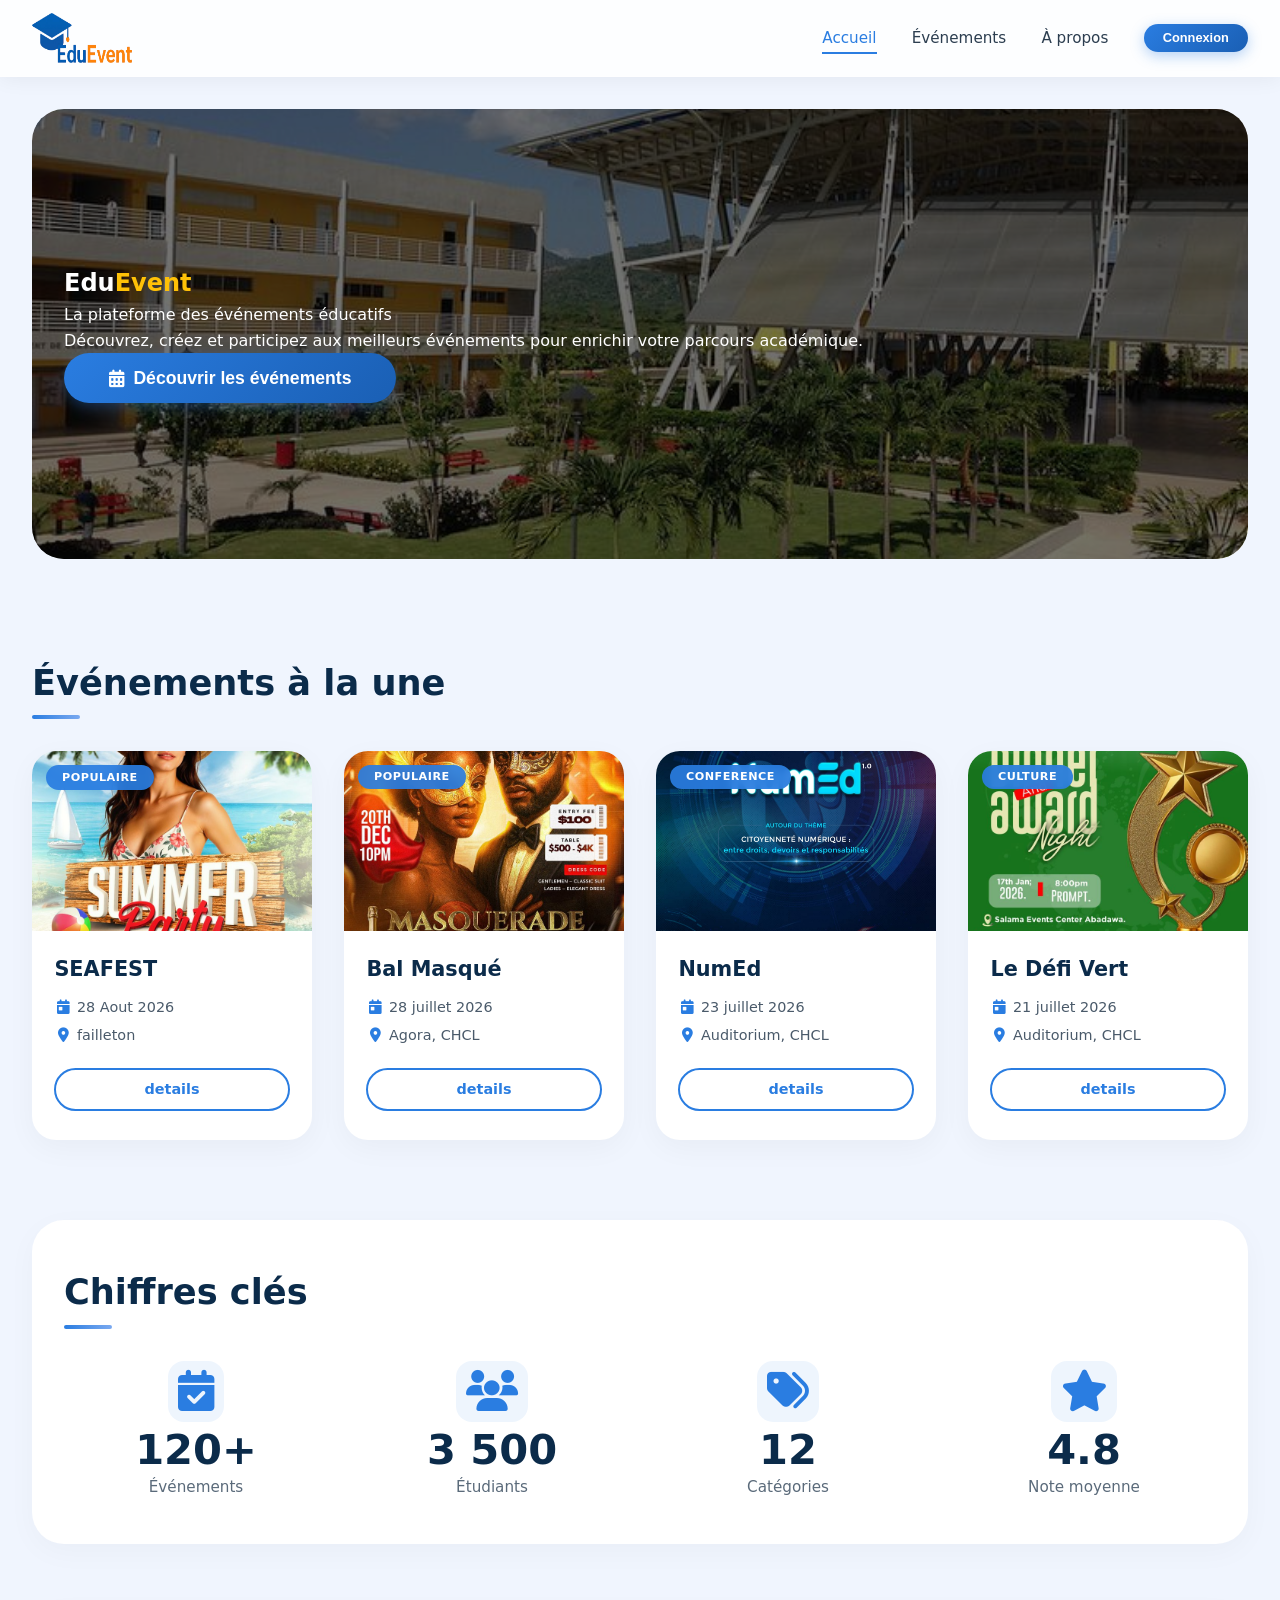
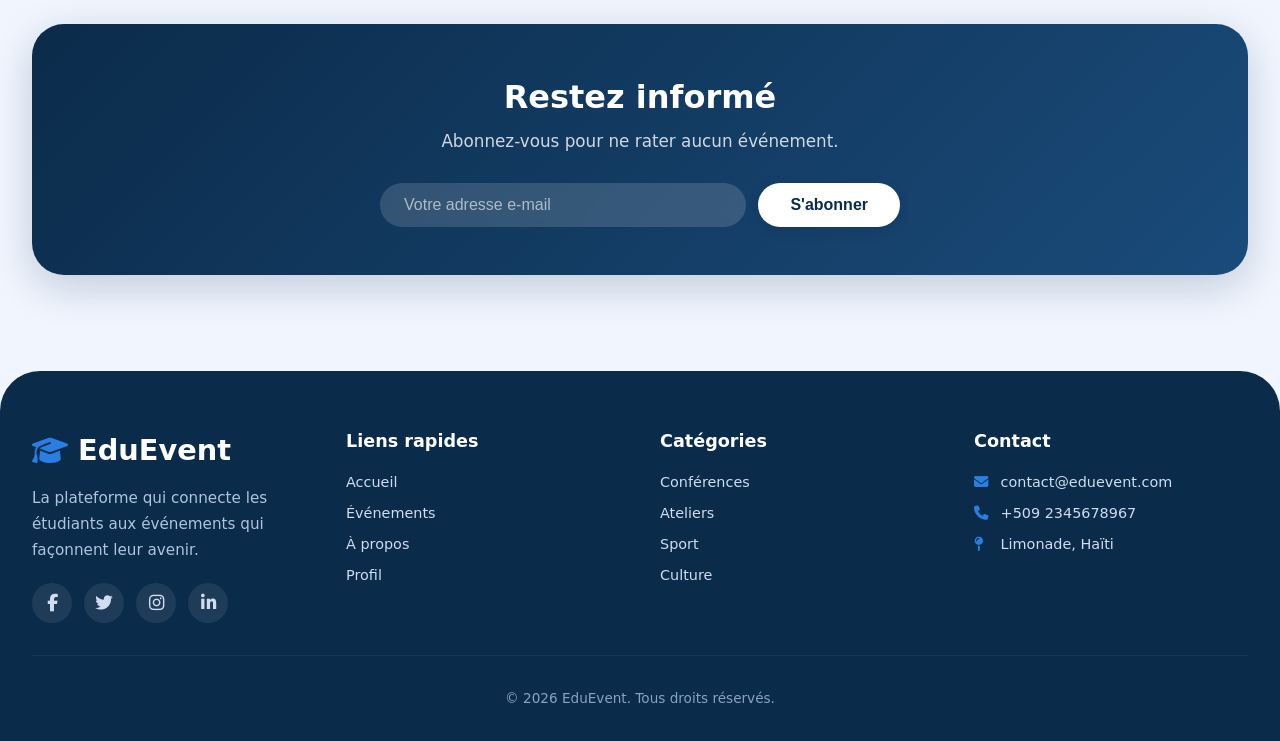
==== index.html @ b8ae00b6 "Initial commit" ====
<!DOCTYPE html>
<html lang="fr">
<head>
<meta charset="UTF-8" />
<meta name="viewport" content="width=device-width, initial-scale=1.0" />
<title>EduEvent · Plateforme d'événements</title>
<!-- Font Awesome pour les icônes -->
<link rel="stylesheet" href="https://cdnjs.cloudflare.com/ajax/libs/font-awesome/6.5.0/css/all.min.css" />
<link rel="stylesheet" href="css/style.css"/>
<link rel="stylesheet" href="css/responsive.css">

</head>
<body>

<!-- ===== NAVBAR ===== -->
<nav class="navbar">
<div class="logo">
<img class="log" src="images/im.jpg" alt="Logo EduEvent" />
</div>

<div class="navcontainer">
    <ul class="nav-links" id="navLinks">
<li><a href="acceuil.html" class="active">Accueil</a></li>
<li><a href="evenement.html" >Événements</a></li>
<li><a href="a-propos.html" >À propos</a></li>
<!-- <li><a href="profil.html" >Profil</a></li> -->
</ul>

<ul class="connexion">
    <li><button class="btn-primary btn-sm"><a id="connexion" href="profil.html">Connexion</a></button></li>
</ul>
</div>

<div class="menu-toggle" id="menuToggle">
<i class="fas fa-bars"></i>
</div>
</nav>

<main class="container">


<section class="hero" id="accueil">
<div class="hero-content">
<h1>Edu<span class="highlight">Event</span></h1>
<p class="hero-sub">La plateforme des événements éducatifs</p>
<p class="hero-desc">
Découvrez, créez et participez aux meilleurs événements
pour enrichir votre parcours académique.
</p>
<button class="btn-primary btn-lg">
<i class="fas fa-calendar-alt"></i><a href="evenement.html"> Découvrir les événements</a>
</button>
</div>
<div class="hero-illustration">
<!-- <i class="fas fa-calendar-check"></i> -->
 <!-- <img src="images/e1816f28f49a1b508514211050ae9bd5.jpg"> -->
</div>
</section>
<section class="section">
<div class="section-header">
<h2>Événements à la une</h2>
</div>
<div class="card-grid">
<div class="event-card">
<div class="card-img">
<img src="images/fest.jpg" alt="SEAFEST" />

<span class="badge">Populaire</span>
</div>
<div class="card-body">
<h3>SEAFEST</h3>
<p><i class="fas fa-calendar-day"></i> 28 Aout 2026</p>
<p><i class="fas fa-map-marker-alt"></i> failleton</p>
<a class="btn-outline" href="details.html?id=1"> details </a>
</div>
</div>
<div class="event-card">
<div class="card-img">
<img src="images/bal.jpg" alt="Bal Masque" />
<span class="badge">Populaire</span>
</div>
<div class="card-body">
<h3>Bal Masqué</h3>
<p><i class="fas fa-calendar-day"></i> 28 juillet 2026</p>
<p><i class="fas fa-map-marker-alt"></i> Agora, CHCL</p>
<a class="btn-outline" href="details.html?id=2"> details </a>
</div>
</div>
<div class="event-card">
<div class="card-img">
<img src="images/num.jpg" alt="NumEd" />
<span class="badge">Conference</span>
</div>
<div class="card-body">
<h3>NumEd</h3>
<p><i class="fas fa-calendar-day"></i> 23 juillet 2026</p>
<p><i class="fas fa-map-marker-alt"></i> Auditorium, CHCL</p>
<a class="btn-outline" href="details.html?id=3"> details </a>
</div>

</div>
<div class="event-card">
<div class="card-img">
<img src="images/foot.jpg" alt="Le Défi vert" />
<span class="badge">Culture</span>
</div>
<div class="card-body">
<h3>Le Défi Vert</h3>
<p><i class="fas fa-calendar-day"></i> 21 juillet 2026</p>
<p><i class="fas fa-map-marker-alt"></i>  Auditorium, CHCL</p>
<a class="btn-outline" href="details.html?id=4"> details </a>
</div>
</div>
</div>
</section>



<!-- ===== STATISTIQUES ===== -->
<section class="section stats-section">
<div class="section-header">
<h2>Chiffres clés</h2>
</div>
<div class="stats-grid">
<div class="stat-item">
<i class="fas fa-calendar-check"></i>
<span class="stat-number">120+</span>
<span class="stat-label">Événements</span>
</div>
<div class="stat-item">
<i class="fas fa-users"></i>

<span class="stat-number">3 500</span>
<span class="stat-label">Étudiants</span>
</div>
<div class="stat-item">
<i class="fas fa-tags"></i>
<span class="stat-number">12</span>
<span class="stat-label">Catégories</span>
</div>
<div class="stat-item">
<i class="fas fa-star"></i>
<span class="stat-number">4.8</span>
<span class="stat-label">Note moyenne</span>
</div>
</div>
</section>


<!-- ===== NEWSLETTER ===== -->
<section class="section">
<div class="newsletter-box">
<h2>Restez informé</h2>
<p>Abonnez-vous pour ne rater aucun 

événement.</p>
<form class="newsletter-form">
<input type="email" placeholder="Votre adresse e-mail" required />
<button type="submit" class="btn-primary">S'abonner</button>
</form>
</div>
</section>

</main>

<!-- ===== FOOTER ===== -->
  <footer class="footer">
        <div class="footer-grid">
            <div class="footer-col">
                <div class="footer-logo">
                    <i class="fas fa-graduation-cap"></i>
                    <span>EduEvent</span>
                </div>
                <p class="footer-desc">
                    La plateforme qui connecte les étudiants aux événements qui façonnent leur avenir.
                </p>
                <div class="social-icons">
                    <a href="#"><i class="fab fa-facebook-f"></i></a>
                    <a href="#"><i class="fab fa-twitter"></i></a>
                    <a href="#"><i class="fab fa-instagram"></i></a>
                    <a href="#"><i class="fab fa-linkedin-in"></i></a>
                </div>
            </div>
            <div class="footer-col">
                <h4>Liens rapides</h4>
                <ul>
                    <li><a href="index.html">Accueil</a></li>
                    <li><a href="evenement.html">Événements</a></li>
                    <li><a href="a-propos.html">À propos</a></li>
                    <li><a href="profil.html">Profil</a></li>
                </ul>
            </div>
            <div class="footer-col">
                <h4>Catégories</h4>
                <ul>
                    <li><a href="#">Conférences</a></li>
                    <li><a href="#">Ateliers</a></li>
                    <li><a href="#">Sport</a></li>
                    <li><a href="#">Culture</a></li>
                </ul>
            </div>
            <div class="footer-col">
                <h4>Contact</h4>
                <ul>
                    <li><i class="fas fa-envelope"></i> contact@eduevent.com</li>
                    <li><i class="fas fa-phone"></i> +509 2345678967</li>
                    <li><i class="fas fa-map-pin"></i> Limonade, Haïti</li>
                </ul>
            </div>
        </div>
        <div class="footer-bottom">
            <p>© 2026 EduEvent. Tous droits réservés.</p>
        </div>
    </footer>





</body>
</html>
---- css/style.css ----
/* ===== RESET & BASE ===== */
* {
margin: 0;
padding: 0;
box-sizing: border-box;
}

body {
font-family: 'Segoe UI', system-ui, -apple-system, sans-serif;
background: #f0f5fe;
color: #1e2a3a;
line-height: 1.6;
}

a {
text-decoration: none;
color: inherit;
}

ul {
list-style: none;
}

.container {
max-width: 1280px;
margin: 0 auto;

padding: 0 2rem;
}

/* ===== BOUTONS ===== */
.btn-primary {
display: inline-flex;
align-items: center;
gap: 0.6rem;
background: linear-gradient(135deg, #2a7de1, #1a5fb4);
color: #fff;
border: none;
padding: 0.7rem 2rem;
border-radius: 50px;
font-weight: 600;
font-size: 1rem;
cursor: pointer;
transition: transform 0.2s ease, box-shadow 0.3s ease;
box-shadow: 0 4px 14px rgba(42, 125, 225, 0.35);

}

.btn-primary:hover {
transform: translateY(-2px);
box-shadow: 0 8px 24px rgba(42, 125, 225, 0.5);
}

.btn-outline {
display: inline-flex;
align-items: center;
gap: 0.5rem;
background: transparent;
border: 2px solid #2a7de1;
color: #2a7de1;
padding: 0.5rem 1.5rem;
border-radius: 50px;
font-weight: 600;
font-size: 0.9rem;
cursor: pointer;
transition: all 0.25s ease;

}

.btn-outline:hover {
background: #2a7de1;
color: #fff;
}

.btn-sm {
padding: 0.4rem 1.2rem;
font-size: 0.8rem;
}

.btn-lg {
padding: 0.9rem 2.8rem;
font-size: 1.1rem;
}

/* ===== NAVBAR ===== */
.navbar {
display: flex;

justify-content: space-between;
align-items: center;
padding: 0.8rem 2rem;
background: rgba(255, 255, 255, 0.85);
backdrop-filter: blur(12px);
box-shadow: 0 2px 20px rgba(0, 0, 0, 0.06);
position: sticky;
top: 0;
z-index: 1000;
border-bottom: 1px solid rgba(255, 255, 255, 0.3);
}

.logo {
display: flex;
align-items: center;
gap: 10px;
font-size: 1.8rem;
font-weight: 700;
color: #0b2b4a;
}

.log {
width: 100px;
height: 50px;
}

.logo i {
font-size: 2rem;
color: #2a7de1;
background: rgba(42, 125, 225, 0.1);
padding: 0.3rem;
border-radius: 12px;
}

.nav-links {
display: flex;
align-items: center;
gap: 2.2rem;
}

.nav-links a {

font-weight: 500;
font-size: 0.95rem;
color: #2c3e50;
padding: 0.3rem 0;
border-bottom: 2px solid transparent;
transition: color 0.2s, border-color 0.2s;
}
.navcontainer{
    display:flex;
    flex-direction: row;
    gap: 2.2rem;
}
.nav-links a:hover,
.nav-links a.active {
color: #2a7de1;
border-bottom-color: #2a7de1;
}

.menu-toggle {
display: none;
font-size: 1.8rem;
cursor: pointer;
color: #1e2a3a;
}


/* ===== HERO ===== */
/* ===== HERO AVEC IMAG BACKGROUND ===== */
.hero {
    display: flex;
    align-items: center;
    justify-content: space-between;
    padding: 4rem 2rem;
    border-radius: 32px;
    margin: 2rem 0 3rem;
    position: relative;
    overflow: hidden;
    min-height: 450px; /* asire l gen wotè */

    /* ---- IMAG BACKGROUND ---- */
    background-image: url('../images/e1816f28f49a1b508514211050ae9bd5.jpg');
    background-size: cover;
    background-position: center center;
    background-repeat: no-repeat;
}

/* ---- OVERLAY FONCE POU TÈKS KLÈ ---- */
.hero::before {
    content: '';
    position: absolute;
    top: 0;
    left: 0;
    width: 100%;
    height: 100%;
    background: rgba(0, 0, 0, 0.55); /* nwa transparan */
    z-index: 1;
    border-radius: 32px;
}

/* Tout kontni anlè overlay la */
.hero-content,
.hero-illustration {
    position: relative;
    z-index: 2;
}

/* Koulè tèks yo vin blan sou fond nwa a */
.hero-content h1,
.hero-content .hero-sub,
.hero-content .hero-desc {
    color: #ffffff;
}

.hero-content .highlight {
    color: #ffc107; /* jòn pou fè resalt */
}

.hero-illustration img {
    width: 480px;
    height: 350px;
    border-radius: 20px;
    object-fit: cover;
    opacity: 0.85; /* ti jan transparan pou melanje */
}

/* ===== SECTIONS ===== */
.section {
padding: 3rem 0;
}

.section-header {
display: flex;
justify-content: space-between;
align-items: center;

margin-bottom: 2.5rem;
}

.section-header h2 {
font-size: 2.2rem;
font-weight: 600;
color: #0b2b4a;
position: relative;
}

.section-header h2::after {
content: '';
position: absolute;
left: 0;
bottom: -8px;
width: 48px;
height: 4px;
background: linear-gradient(90deg, #2a7de1, #7aa9f0);
border-radius: 4px;
}

.link-voir {
color: #2a7de1;
font-weight: 500;
display: inline-flex;
align-items: center;
gap: 6px;
transition: gap 0.2s;
}

.link-voir:hover {
gap: 14px;
}

/* partie categorie */
/* .categorie{
    display:flex;
    justify-content:space-between;
}

.cat, .date{
    display:flex;
    flex-direction:column;
    gap:10px;
    color: black;
}

.cat-btn, .date-btn{
    display:flex;
    gap:10px;
    flex-wrap:wrap;
}

.cat-btn button, .date-btn button{
    padding:5px 15px;
    border:1px solid #0d6efd;
    background:white;
    color:#0d6efd;
    border-radius:25px;
    cursor:pointer;
    transition:.3s;
}

.cat-btn button:hover, .date-btn button:hover{
    background:#0d6efd;
    color:white;
}

.cat-btn .active{
    background:#0d6efd;
    color:white;
}
.affiche{
    background-color: #fff;
    height: 20px;
} */




/* ===== CATEGORIE & DATE FILTRES ===== */
.categorie {
    display: flex;
    justify-content: space-between;
    align-items: flex-start;
    flex-wrap: wrap;
    gap: 30px 50px;
    padding: 15px 0 20px;
    margin-bottom: 10px;
    border-bottom: 1px solid #eef2f6;
}

.cat, .date {
    display: flex;
    flex-direction: column;
    gap: 10px;
}

.cat h3, .date h3 {
    font-size: 0.85rem;
    font-weight: 700;
    color: #1e2a3a;
    text-transform: uppercase;
    letter-spacing: 0.8px;
    margin-bottom: 2px;
}

.cat-btn, .date-btn {
    display: flex;
    flex-wrap: wrap;
    gap: 10px;  /* ← DISTANS ANT BOUTON YO */
}

.cat-btn button, .date-btn button {
    padding: 8px 20px;
    border: 2px solid #dce3ed;
    background: #ffffff;
    color: #2c3e50;
    border-radius: 30px;
    font-size: 0.85rem;
    font-weight: 600;
    cursor: pointer;
    transition: all 0.25s ease;
    box-shadow: 0 2px 4px rgba(0,0,0,0.02);
}

.cat-btn button:hover, .date-btn button:hover {
    border-color: #2a7de1;
    color: #2a7de1;
    transform: translateY(-2px);
    box-shadow: 0 4px 12px rgba(42, 125, 225, 0.15);
}




/* ===== ACTIF POU TOUT BOUTON ===== */
.cat-btn button.active,
.date-btn button.active {
    background: #2a7de1;
    border-color: #2a7de1;
    color: #ffffff;
    box-shadow: 0 4px 14px rgba(42, 125, 225, 0.35);
}

.cat-btn button.active:hover,
.date-btn button.active:hover {
    background: #1a5fb4;
    border-color: #1a5fb4;
    transform: translateY(-2px);
}

/* ===== RESPONSIVE ===== */
@media (max-width: 768px) {
    .categorie {
        flex-direction: column;
        align-items: center;
        gap: 20px;
    }
    .cat, .date {
        align-items: center;
        width: 100%;
    }
    .cat-btn, .date-btn {
        justify-content: center;
    }
    .cat-btn button, .date-btn button {
        padding: 6px 14px;
        font-size: 0.8rem;
    }
}

@media (max-width: 480px) {
    .cat-btn, .date-btn {
        gap: 6px;
    }
    .cat-btn button, .date-btn button {
        padding: 5px 12px;
        font-size: 0.75rem;
    }
}










/* ===== CARTES ÉVÉNEMENTS ===== */
.card-grid {
display: grid;
grid-template-columns: repeat(auto-fit, minmax(260px, 1fr));

gap: 2rem;
}

.event-card {
background: #fff;
border-radius: 24px;
overflow: hidden;
box-shadow: 0 8px 30px rgba(0, 0, 0, 0.04);
transition: transform 0.3s cubic-bezier(0.2, 0, 0, 1), box-shadow 0.4s ease;
}

.hidden{
    display: none;
}

.event-card:hover {
transform: translateY(-10px);
box-shadow: 0 20px 50px rgba(42, 125, 225, 0.12);
}

.card-img {
position: relative;
height: 180px;
overflow: hidden;
}

.card-img img {
width: 100%;
height: 100%;
object-fit: cover;
transition: transform 0.6s ease;
}

.event-card:hover .card-img img {
transform: scale(1.06);
}

.badge {
position: absolute;
top: 14px;
left: 14px;
background: rgba(42, 125, 225, 0.92);

color: #fff;
font-size: 0.7rem;
font-weight: 700;
padding: 0.2rem 1rem;
border-radius: 30px;
text-transform: uppercase;
letter-spacing: 0.5px;
backdrop-filter: blur(4px);
}

.card-body {
padding: 1.4rem 1.4rem 1.8rem;
}

.card-body h3 {
font-size: 1.3rem;
font-weight: 600;
color: #0b2b4a;
margin-bottom: 0.6rem;
}


.card-body p {

align-items: center;
gap: 10px;
font-size: 0.9rem;
color: #4a5a6a;
margin: 0.3rem 0;
}

.card-body p i {
color: #2a7de1;
width: 18px;
text-align: center;
}

.card-body .btn-outline {
margin-top: 1rem;
width: 100%;
justify-content: center;

}

/* ===== PAGINATION ===== */
.plus-button{
    display: flex;
    justify-content: center;
    position: relative;
    top: 30px;
}
.plus-button button{
    padding: 5px;
    background-color: transparent;
    border-radius: 20px;
    box-shadow: #1a5fb4;
    border-color: #1a5fb4;
}
/* .pagination {
display: flex;
justify-content: center;
gap: 0.5rem;
margin-top: 2.5rem;
flex-wrap: wrap;
} */

/* .pagination button {
background: #fff;
border: 2px solid #e2e8f0;
color: #1e2a3a;
padding: 0.5rem 1.2rem;
border-radius: 30px;
font-weight: 600;
font-size: 0.9rem;
cursor: pointer;

transition: all 0.2s ease;
} */
/* 
.pagination button.active {
background: #2a7de1;
border-color: #2a7de1;
color: #fff;
} */
/* 
.pagination button:hover:not(.active) {
background: #f0f5fe;
border-color: #2a7de1;
} */

/* ===== STATISTIQUES ===== */
.stats-section {
background: #fff;
border-radius: 32px;
padding: 2.8rem 2rem;
box-shadow: 0 8px 30px rgba(0, 0, 0, 0.03);

margin: 2rem 0;
}

.stats-grid {
display: grid;
grid-template-columns: repeat(auto-fit, minmax(140px, 1fr));
gap: 2rem;
text-align: center;
}

.stat-item {
display: flex;
flex-direction: column;
align-items: center;
}

.stat-item i {
font-size: 2.6rem;
color: #2a7de1;

margin-bottom: 0.2rem;
background: rgba(42, 125, 225, 0.08);
padding: 0.6rem;
border-radius: 16px;
}

.stat-number {
font-size: 2.6rem;
font-weight: 700;
color: #0b2b4a;
line-height: 1.2;
}

.stat-label {
font-size: 0.95rem;
color: #5a6a7a;
font-weight: 500;
}

/* ===== NEWSLETTER ===== */

.newsletter-box {
background: linear-gradient(135deg, #0b2b4a 0%, #1a4b7a 100%);
border-radius: 32px;
padding: 3rem 2.5rem;
text-align: center;
color: #fff;
box-shadow: 0 12px 40px rgba(11, 43, 74, 0.2);
}

.newsletter-box h2 {
font-size: 2rem;
font-weight: 600;
margin-bottom: 0.3rem;
}

.newsletter-box p {
color: rgba(255, 255, 255, 0.8);
margin-bottom: 1.8rem;
font-size: 1.05rem;

}

.newsletter-form {
display: flex;
flex-wrap: wrap;
justify-content: center;
gap: 0.8rem;
max-width: 520px;
margin: 0 auto;
}

.newsletter-form input {
flex: 1 1 240px;
padding: 0.8rem 1.5rem;
border: none;
border-radius: 50px;
outline: none;
font-size: 1rem;
background: rgba(255, 255, 255, 0.15);
backdrop-filter: blur(4px);

color: #fff;
transition: background 0.3s;
}

.newsletter-form input::placeholder {
color: rgba(255, 255, 255, 0.6);
}

.newsletter-form input:focus {
background: rgba(255, 255, 255, 0.25);
}

.newsletter-form .btn-primary {
background: #fff;
color: #0b2b4a;
box-shadow: 0 4px 14px rgba(0, 0, 0, 0.1);
}

.newsletter-form .btn-primary:hover {
background: #f0f5fe;

}

/* ===== À PROPOS & PROFIL ===== */


.about-grid {
display: grid;
grid-template-columns: 1fr 1fr;
gap: 2.5rem;
align-items: center;
}

.about-grid .about-text h2 {
font-size: 2.2rem;
color: #0b2b4a;
margin-bottom: 1rem;
}

.about-grid .about-text p {
color: #2c3e50;
margin-bottom: 1.2rem;
font-size: 1.05rem;

}

.about-grid .about-image {
background: #c7dcf7;
border-radius: 32px;
height: 280px;
display: flex;
align-items: center;
justify-content: center;
font-size: 8rem;
color: #2a7de1;
opacity: 0.5;
}
.about-grid .about-image img {

border-radius: 32px;
height: 280px;
width: 100%;

font-size: 8rem;

}

.profil-card {
background: #fff;
border-radius: 32px;
padding: 2.5rem;
max-width: 600px;
margin: 0 auto;

box-shadow: 0 8px 30px rgba(0, 0, 0, 0.04);
text-align: center;
display: flex;
justify-content: center;
align-items: center;
flex-direction: column;
}

.profil-card .avatar {
font-size: 5rem;
color: #2a7de1;
background: rgba(42, 125, 225, 0.08);
width: 120px;
height: 120px;
border-radius: 50%;
display: flex;
align-items: center;
justify-content: center;
margin: 0 auto 1rem;
}

.profil-card h3 {
font-size: 1.8rem;
color: #0b2b4a;

}

.profil-card .role {
color: #2a7de1;
font-weight: 600;
margin-bottom: 1rem;
}

.profil-card .info {
display: flex;
flex-direction: column;
gap: 0.8rem;
margin: 1.5rem 0;
}

.profil-card .info p {
display: flex;
align-items: center;
gap: 1rem;
color: #2c3e50;

font-size: 0.95rem;
}

.profil-card .info i {
color: #2a7de1;
width: 24px;
}

















/* ===== FOOTER ===== */
.footer {
background: #0b2b4a;
color: #cfddee;
border-radius: 40px 40px 0 0;
padding: 3.5rem 2rem 2rem;
margin-top: 3rem;
}

.footer-grid {
display: grid;
grid-template-columns: repeat(auto-fit, 

minmax(180px, 1fr));
gap: 2.5rem;
max-width: 1280px;
margin: 0 auto;
}

.footer-col .footer-logo {
display: flex;
align-items: center;
gap: 10px;
font-size: 1.8rem;
font-weight: 700;
color: #fff;
margin-bottom: 0.8rem;
}

.footer-logo i {
color: #2a7de1;
}

.footer-desc {
font-size: 0.95rem;
line-height: 1.7;
color: #b0c4dd;
max-width: 260px;
margin-bottom: 1.2rem;
}

.social-icons {
display: flex;
gap: 12px;
}

.social-icons a {
display: inline-flex;
align-items: center;
justify-content: center;
width: 40px;
height: 40px;
border-radius: 50%;

background: rgba(255, 255, 255, 0.06);
color: #cfddee;
transition: background 0.25s, color 0.25s;
}

.social-icons a:hover {
background: #2a7de1;
color: #fff;
}

.footer-col h4 {
color: #fff;
font-size: 1.1rem;
margin-bottom: 1rem;
}

.footer-col ul li {
margin-bottom: 0.5rem;
font-size: 0.9rem;
}


.footer-col ul li a:hover {
color: #fff;
text-decoration: underline;
}

.footer-col ul li i {
width: 22px;
color: #2a7de1;
}

.footer-bottom {
text-align: center;
padding-top: 2rem;
border-top: 1px solid rgba(255, 255, 255, 0.06);
margin-top: 2rem;
font-size: 0.85rem;
color: #8aa2c0;
}

/* css pou paj detail.html */




.page-detail{
    width:90%;
    height:580px;
    margin:auto;
    border-radius:20px;
    overflow:hidden;
    position:relative;
    top: 20px;
}

.page-detail img{
    width:100%;
    height:100%;
    object-fit:cover;
}

.deta{
    display: flex;
    justify-content: space-between;
}

.overlay{
    position:absolute;
    left:0;
    top:0;
    width:100%;
    height:100%;
    display:flex;
    flex-direction:column;
    justify-content:flex-end;
    padding:50px;
    color:white;
    background:linear-gradient(to top,rgba(0,0,0,.75),transparent);
}



.overlay h1{
    font-size:55px;
    width:60%;
    margin:20px 0;
}

.info{
    display:flex;
    gap:40px;
    font-size:20px;
}

.detail-container{
    width:90%;
    margin:40px auto;
    display:grid;
    grid-template-columns:2fr 1fr;
    gap:30px;
}

.description{
    background:#fff;
    padding:30px;
    border-radius:15px;
    box-shadow:0 5px 15px rgba(0,0,0,.08);
}

.description h2{
    color:#1e40af;
    margin-bottom:20px;
}

.description p{
    line-height:1.8;
    color:#555;
}

.sidebar{
    display:flex;
    flex-direction:column;
    gap:25px;
}

.reservation, .infos-event, .share{
    background:#fff;
    padding:25px;
    border-radius:15px;
    box-shadow:0 5px 15px rgba(0,0,0,.08);
}

.reservation h2{
    text-align:center;
    color:#1e40af;
}

.places{
    text-align:center;
}

.places h1{
    font-size:55px;
    color:#ff9800;
    margin:10px 0;
}

.btn-inscrire{
    width:100%;
    padding:15px;
    border:none;
    border-radius:10px;
    background:#ff9800;
    color:#fff;
    font-size:18px;
    cursor:pointer;
}

.btn-inscrire:hover{
    background:#e68900;
}

.infos-event p{
    margin:15px 0;
}

.share a{
    display:block;
    text-decoration:none;
    color:#2563eb;
    margin:10px 0;
}

.speakers{
    margin-top:40px;
    width: 95%;
    margin: auto;
    position: relative;
}

.speaker-list{
    display:flex;
    gap:20px;
    flex-wrap:wrap;
}

.speaker{
    flex:1;
    min-width:200px;
    background:white;
    border-radius:15px;
    text-align:center;
    padding:20px;
    box-shadow:0 5px 15px rgba(0,0,0,.08);
}

.speaker img{
    width:100px;
    height:100px;
    border-radius:50%;
    object-fit:cover;
}

.speaker h3{
    margin:15px 0 5px;
}

.speaker p{
    color:#666;
}

.btn-retour{
    display: flex;
    justify-content: center;
    width:70px;
    padding:5px;
    border:none;
    border-radius:10px;
    background:#ff9800;
    color:#fff;
    font-size:15px;
    cursor:pointer;
    margin: auto;
    top: 20px;
    margin-top: 10px;
    margin-bottom: 10px;
}


/* ===== RESPONSIVE =====
@media (max-width: 992px) {
.hero {
flex-direction: column;
text-align: center;
padding: 3rem 1.5rem;
}
.hero-content h1 {
font-size: 2.8rem;
}
.hero-desc {
max-width: 100%;
margin-left: auto;
margin-right: auto;
}
.hero-illustration {
font-size: 6rem;
margin-top: 1.5rem;
}
.section-header h2::after {

left: 50%;
transform: translateX(-50%);
}
.section-header {
flex-direction: column;
gap: 0.8rem;
text-align: center;
}
.about-grid {
grid-template-columns: 1fr;
text-align: center;
}
.about-grid .about-image {
height: 180px;
}
}

@media (max-width: 768px) {
.menu-toggle {
display: block;

}

.nav-links {
display: none;
flex-direction: column;
width: 100%;
background: rgba(255, 255, 255, 0.98);
backdrop-filter: blur(12px);
padding: 1.5rem 0;
gap: 1.2rem;
position: absolute;
top: 70px;
left: 0;
box-shadow: 0 8px 30px rgba(0, 0, 0, 0.08);
border-radius: 0 0 24px 24px;
border-top: 1px solid rgba(0, 0, 0, 0.04);
}

.nav-links.show {
display: flex;

}

.navbar {
flex-wrap: wrap;
}

.card-grid {
grid-template-columns: repeat(auto-fit, minmax(200px, 1fr));
}

.stats-grid {
grid-template-columns: repeat(2, 1fr);
}

.footer-grid {
grid-template-columns: 1fr;
text-align: center;
}

.footer-desc {
max-width: 100%;
}

.social-icons {
justify-content: center;
}

.newsletter-box {
padding: 2rem 1.5rem;
}
}

@media (max-width: 480px) {
.hero-content h1 {
font-size: 2.2rem;
}
.hero-sub {
font-size: 1.1rem;
}

.section-header h2 {
font-size: 1.6rem;
}
.btn-lg {
padding: 0.7rem 1.8rem;
font-size: 0.95rem;
}
} */


.box{
             width: 90%;
             height: 70vh;
             display: flex;
             flex-direction: column; 
             background-color: white;
             border-radius: 10px;
             justify-content: center;
             align-items: center;
             box-shadow: 0 8px 24px #0b2b4a;

           }

           .tete{
            background: linear-gradient(135deg, #1a5fb4, #0b2b4a);

                color: white;
                display: flex;
                flex-direction: column;
                text-align: center;
                align-items: center;
                justify-content: center;
                width: 90%;
                height: 20vh;
                border-bottom-left-radius: 10px;
                border-bottom-right-radius: 10px;
                z-index: 1;
           }

           .corps{
              background: white;
                display: flex;
                flex-direction: column;
                justify-content: center;
                align-items: center;
                row-gap: 20px;
                width: 100%;
                height: 100vh;
                border-bottom-left-radius: 10px;
                border-bottom-right-radius: 10px;

           }

           .infos{

            width: 70%;
            padding: 5px;
            border-radius: 10px;
            border: 1px solid #1a5fb4;
           background: #479ef47e;

            display:flex;
           
           }
           .infos input{
            width: 70%;
            border: none; 
            background: transparent;  
           }
           
           .btn{
            width: 90%;
            padding: 12px;
            border-radius: 10px;
            border: none;
            background: linear-gradient(135deg, #1a5fb4, #0b2b4a);

            color: white;
            font-size: 16px;
            font-weight: bold;
            cursor: pointer;
           }
           .btn:hover{
             transform: translateY(-2px);

           }





















           /* ============================================================
   AJOUT POU FONKSYONALITE RECHÈCH, FILT & TOGGLE VUE
   ============================================================ */

/* ---- HEADER TOP (rechèch + vue toggle) ---- */
.header-top {
    display: flex;
    justify-content: space-between;
    align-items: center;
    flex-wrap: wrap;
    gap: 16px;
    width: 100%;
}

.header-actions {
    display: flex;
    align-items: center;
    gap: 16px;
}

.result-count {
    font-size: 0.9rem;
    color: #64748b;
    font-weight: 500;
}

/* ---- VIEW TOGGLE (Grille / Liste) ---- */
.view-toggle {
    display: flex;
    gap: 4px;
    background: #f1f5f9;
    padding: 4px;
    border-radius: 8px;
}

.view-btn {
    background: transparent;
    border: none;
    padding: 6px 10px;
    border-radius: 6px;
    cursor: pointer;
    color: #64748b;
    transition: all 0.2s;
    font-size: 1rem;
}

.view-btn.active {
    background: #fff;
    color: #2a7de1;
    box-shadow: 0 2px 8px rgba(0,0,0,0.08);
}

.view-btn:hover {
    color: #2a7de1;
}

/* ---- RECHERCHE BAR ---- */
.recherche .bar {
    display: flex;
    align-items: center;
    gap: 0.5rem;
    background: #fff;
    padding: 0.3rem 1rem;
    border-radius: 50px;
    box-shadow: 0 2px 12px rgba(0,0,0,0.04);
    border: 2px solid #e2e8f0;
    transition: border 0.2s;
    max-width: 400px;
    margin: 0 auto;
}

.recherche .bar:focus-within {
    border-color: #2a7de1;
}

.recherche .bar input {
    border: none;
    outline: none;
    padding: 0.5rem 0;
    font-size: 0.95rem;
    background: transparent;
    width: 100%;
}

.recherche .bar .icon {
    font-size: 1.1rem;
}

#clearSearch {
    background: none;
    border: none;
    cursor: pointer;
    color: #94a3b8;
    font-size: 1rem;
    padding: 4px;
}

#clearSearch:hover {
    color: #dc2626;
}

/* ---- VUE LISTE ---- */
.card-grid.view-list .event-card {
    display: grid;
    grid-template-columns: 200px 1fr;
    gap: 20px;
    align-items: start;
    padding: 12px;
}

.card-grid.view-list .event-card .card-img {
    height: 130px;
    border-radius: 16px;
    overflow: hidden;
}

.card-grid.view-list .event-card .card-img img {
    height: 100%;
    object-fit: cover;
}

.card-grid.view-list .event-card .card-body {
    padding: 8px 0;
}

/* ---- PAGINATION ---- */
.pagination {
    display: flex;
    justify-content: center;
    gap: 6px;
    margin: 30px 0 20px;
    flex-wrap: wrap;
}

.pagination button {
    padding: 8px 16px;
    border: 2px solid #e2e8f0;
    border-radius: 8px;
    background: #fff;
    color: #1e2a3a;
    font-weight: 500;
    cursor: pointer;
    transition: all 0.2s;
}

.pagination button:hover:not(:disabled) {
    border-color: #2a7de1;
    color: #2a7de1;
}

.pagination button.active {
    background: #2a7de1;
    border-color: #2a7de1;
    color: #fff;
}

.pagination button:disabled {
    opacity: 0.4;
    cursor: not-allowed;
}

/* ---- BOUTON "VOIR PLUS" ---- */
.plus-button .btn-outline {
    display: inline-block;
    padding: 12px 32px;
    border: 2px solid #2a7de1;
    border-radius: 30px;
    color: #2a7de1;
    font-weight: 600;
    cursor: pointer;
    transition: all 0.3s;
    background: transparent;
    text-decoration: none;
}

.plus-button .btn-outline:hover {
    background: #2a7de1;
    color: #fff;
}

/* ---- EVENT CARD HIDDEN (reste) ---- */
.event-card.hidden {
    display: none !important;
}

/* ---- RESPONSIVE POU NOUVO ELEMAN YO ---- */
@media (max-width: 768px) {
    .header-top {
        flex-direction: column;
        align-items: stretch;
        text-align: center;
    }

    .header-actions {
        justify-content: center;
    }

    .recherche .bar {
        max-width: 100%;
    }

    .card-grid.view-list .event-card {
        grid-template-columns: 1fr;
        gap: 0;
    }

    .card-grid.view-list .event-card .card-img {
        height: 160px;
    }

    .card-grid.view-list .event-card .card-body {
        padding: 16px;
    }

    .categorie {
        flex-direction: column;
        align-items: center;
        gap: 16px;
    }

    .cat-btn, .date-btn {
        justify-content: center;
    }
}

@media (max-width: 480px) {
    .view-toggle {
        gap: 2px;
        padding: 3px;
    }

    .view-btn {
        padding: 4px 8px;
        font-size: 0.85rem;
    }

    .pagination button {
        padding: 6px 12px;
        font-size: 0.8rem;
    }
}















/* ============================================================
   SUGGESTIONS RECHERCHE (AUTOCOMPLETE)
   ============================================================ */

.recherche {
    position: relative;
    max-width: 400px;
    margin: 0 auto;
}

.search-suggestions {
    position: absolute;
    top: calc(100% + 8px);
    left: 0;
    right: 0;
    background: #ffffff;
    border-radius: 16px;
    box-shadow: 0 8px 30px rgba(0, 0, 0, 0.12);
    border: 1px solid #e2e8f0;
    max-height: 240px;
    overflow-y: auto;
    display: none;
    z-index: 999;
    padding: 8px 0;
}

.search-suggestions.show {
    display: block;
}

.search-suggestions .suggestion-item {
    padding: 10px 20px;
    cursor: pointer;
    display: flex;
    align-items: center;
    gap: 12px;
    font-size: 0.95rem;
    color: #1e2a3a;
    transition: background 0.15s;
    border-bottom: 1px solid #f1f5f9;
}

.search-suggestions .suggestion-item:last-child {
    border-bottom: none;
}

.search-suggestions .suggestion-item:hover {
    background: #f0f5fe;
}

.search-suggestions .suggestion-item i {
    color: #2a7de1;
    width: 20px;
    text-align: center;
}

.search-suggestions .suggestion-item .highlight {
    font-weight: 700;
    color: #2a7de1;
}

.search-suggestions .suggestion-empty {
    padding: 16px 20px;
    text-align: center;
    color: #94a3b8;
    font-size: 0.9rem;
}

/* ============================================================
   KOREKSYON FOOTER IKON
   ============================================================ */

.social-icons {
    display: flex;
    gap: 12px;
    align-items: center;
}

.social-icons a {
    display: inline-flex;
    align-items: center;
    justify-content: center;
    width: 40px;
    height: 40px;
    border-radius: 50%;
    background: rgba(255, 255, 255, 0.06);
    color: #cfddee;
    transition: background 0.25s, color 0.25s, transform 0.2s;
    text-decoration: none;
}

.social-icons a:hover {
    background: #2a7de1;
    color: #ffffff;
    transform: translateY(-3px);
}

.social-icons a i {
    font-size: 1.1rem;
    line-height: 1;
}

/* ============================================================
   KOREKSYON VIEW TOGGLE (si bezwen)
   ============================================================ */

.card-grid.view-grid {
    display: grid;
    grid-template-columns: repeat(auto-fill, minmax(280px, 1fr));
    gap: 24px;
}

.card-grid.view-list {
    display: flex;
    flex-direction: column;
    gap: 16px;
}

.card-grid.view-list .event-card {
    display: grid;
    grid-template-columns: 200px 1fr;
    gap: 20px;
    align-items: start;
    padding: 12px;
    border-radius: 16px;
    background: #fff;
    box-shadow: 0 4px 16px rgba(0, 0, 0, 0.06);
}

.card-grid.view-list .event-card .card-img {
    height: 140px;
    border-radius: 12px;
    overflow: hidden;
}

.card-grid.view-list .event-card .card-img img {
    width: 100%;
    height: 100%;
    object-fit: cover;
}

.card-grid.view-list .event-card .card-body {
    padding: 4px 0;
}

.card-grid.view-list .event-card .card-body .btn-outline {
    width: auto;
    padding: 6px 20px;
}

/* Responsive pou view-list */
@media (max-width: 768px) {
    .card-grid.view-list .event-card {
        grid-template-columns: 1fr;
        gap: 0;
    }
    .card-grid.view-list .event-card .card-img {
        height: 160px;
    }
    .card-grid.view-list .event-card .card-body {
        padding: 16px;
    }
}

/* Responsive pou suggestions */
@media (max-width: 768px) {
    .recherche {
        max-width: 100%;
    }
    .search-suggestions {
        max-height: 180px;
    }
}











/* ============================================================
   DETAIL PAGE — AJOUT
   ============================================================ */

/* Retour link */
.btn-retour-link {
    color: #fff;
    background: rgba(255,255,255,0.2);
    padding: 8px 16px;
    border-radius: 30px;
    text-decoration: none;
    font-weight: 500;
    transition: background 0.3s;
    display: inline-block;
}

.btn-retour-link:hover {
    background: rgba(255,255,255,0.35);
}

/* Share icons */
.share a {
    display: flex;
    align-items: center;
    gap: 10px;
    padding: 8px 0;
    color: #2a7de1;
    text-decoration: none;
    font-weight: 500;
    transition: color 0.2s;
}

.share a:hover {
    color: #1a5fb4;
}

.share a i {
    width: 24px;
    text-align: center;
    font-size: 1.2rem;
}

/* Footer ikon fix */
.social-icons {
    display: flex;
    gap: 12px;
    align-items: center;
    justify-content: flex-start;
}

.social-icons a {
    display: inline-flex;
    align-items: center;
    justify-content: center;
    width: 40px;
    height: 40px;
    border-radius: 50%;
    background: rgba(255, 255, 255, 0.08);
    color: #cfddee;
    transition: all 0.25s ease;
    text-decoration: none;
    flex-shrink: 0;
}

.social-icons a:hover {
    background: #2a7de1;
    color: #ffffff;
    transform: translateY(-3px);
}

.social-icons a i {
    font-size: 1.1rem;
    line-height: 1;
    display: inline-block;
}


/* ============================================================
   PÀJ "À PROPOS" - AJOUT FÒMILÈ KONTAK, FAQ & BOUTON KOPYE
   ============================================================ */

/* ---- BOUTON KOPYE ---- */
.copy-container {
    display: flex;
    align-items: center;
    gap: 16px;
    margin-top: 16px;
    flex-wrap: wrap;
}

.btn-copy {
    display: inline-flex;
    align-items: center;
    gap: 8px;
    padding: 10px 22px;
    border: 2px solid #2a7de1;
    border-radius: 30px;
    background: transparent;
    color: #2a7de1;
    font-weight: 600;
    font-size: 0.95rem;
    cursor: pointer;
    transition: all 0.3s ease;
}

.btn-copy:hover {
    background: #2a7de1;
    color: #fff;
    transform: translateY(-2px);
    box-shadow: 0 4px 14px rgba(42, 125, 225, 0.35);
}

.btn-copy i {
    font-size: 1rem;
}

.copy-message {
    font-weight: 500;
    font-size: 0.9rem;
    color: #22c55e;
    min-width: 120px;
}

/* ---- FÒMILÈ KONTAK ---- */
.contact-section {
    padding: 2rem 0;
}

.contact-grid {
    display: grid;
    grid-template-columns: 1fr 1fr;
    gap: 40px;
    margin-top: 20px;
}

.contact-form {
    background: #fff;
    padding: 30px;
    border-radius: 20px;
    box-shadow: 0 8px 30px rgba(0, 0, 0, 0.06);
}

.contact-form .form-group {
    margin-bottom: 18px;
}

.contact-form label {
    display: block;
    font-weight: 600;
    font-size: 0.9rem;
    color: #1e2a3a;
    margin-bottom: 6px;
}

.contact-form input,
.contact-form textarea {
    width: 100%;
    padding: 12px 16px;
    border: 2px solid #e2e8f0;
    border-radius: 12px;
    font-size: 1rem;
    font-family: inherit;
    transition: border 0.2s, box-shadow 0.2s;
    background: #f8fafc;
}

.contact-form input:focus,
.contact-form textarea:focus {
    border-color: #2a7de1;
    box-shadow: 0 0 0 3px rgba(42, 125, 225, 0.1);
    background: #fff;
    outline: none;
}

.contact-form textarea {
    resize: vertical;
    min-height: 120px;
}

.contact-form .btn-primary {
    width: 100%;
    justify-content: center;
}

/* ---- KAT MAP ---- */
.contact-map {
    background: #fff;
    padding: 25px;
    border-radius: 20px;
    box-shadow: 0 8px 30px rgba(0, 0, 0, 0.06);
}

.contact-map h3 {
    font-size: 1.3rem;
    color: #0b2b4a;
    margin-bottom: 16px;
}

.map-container {
    border-radius: 16px;
    overflow: hidden;
    height: 300px;
}

.map-container iframe {
    width: 100%;
    height: 100%;
    border: none;
}

.contact-map p {
    display: flex;
    align-items: center;
    gap: 10px;
    margin-top: 12px;
    color: #2c3e50;
    font-size: 0.95rem;
}

.contact-map p i {
    color: #2a7de1;
    width: 24px;
}

/* ---- FAQ ---- */
.faq-section {
    padding: 2rem 0;
}

.faq-list {
    max-width: 800px;
    margin: 0 auto;
}

.faq-item {
    background: #fff;
    border-radius: 16px;
    margin-bottom: 12px;
    box-shadow: 0 4px 16px rgba(0, 0, 0, 0.04);
    overflow: hidden;
    border: 1px solid #eef2f6;
    transition: border-color 0.3s;
}

.faq-item.active {
    border-color: #2a7de1;
}

.faq-question {
    display: flex;
    justify-content: space-between;
    align-items: center;
    padding: 16px 24px;
    cursor: pointer;
    font-weight: 600;
    font-size: 1.05rem;
    color: #1e2a3a;
    transition: background 0.2s;
    user-select: none;
}

.faq-question:hover {
    background: #f8fafc;
}

.faq-question i {
    transition: transform 0.3s ease;
    color: #2a7de1;
}

.faq-answer {
    max-height: 0;
    overflow: hidden;
    padding: 0 24px;
    color: #475569;
    font-size: 0.95rem;
    line-height: 1.7;
    transition: max-height 0.4s ease, padding 0.3s ease;
}

.faq-answer p {
    margin: 0;
}
---- css/responsive.css ----
/* ===== RESPONSIVE ===== */
@media (max-width: 992px) {
.hero {
flex-direction: column;
text-align: center;
padding: 3rem 1.5rem;
}
.hero-content h1 {
font-size: 2.8rem;
}
.hero-desc {
max-width: 100%;
margin-left: auto;
margin-right: auto;
}
.hero-illustration {
font-size: 6rem;
margin-top: 1.5rem;
}
.section-header h2::after {

left: 50%;
transform: translateX(-50%);
}
.section-header {
flex-direction: column;
gap: 0.8rem;
text-align: center;
}
.about-grid {
grid-template-columns: 1fr;
text-align: center;
}
.about-grid .about-image {
height: 180px;
}
}

@media (max-width: 768px) {
.menu-toggle {
display: block;

}

.nav-links {
display: none;
flex-direction: column;
width: 100%;
background: rgba(255, 255, 255, 0.98);
backdrop-filter: blur(12px);
padding: 1.5rem 0;
gap: 1.2rem;
position: absolute;
top: 70px;
left: 0;
box-shadow: 0 8px 30px rgba(0, 0, 0, 0.08);
border-radius: 0 0 24px 24px;
border-top: 1px solid rgba(0, 0, 0, 0.04);
}

.nav-links.show {
display: flex;

}

.navbar {
flex-wrap: wrap;
}

.card-grid {
grid-template-columns: repeat(auto-fit, minmax(200px, 1fr));
}

.stats-grid {
grid-template-columns: repeat(2, 1fr);
}

.footer-grid {
grid-template-columns: 1fr;
text-align: center;
}

.footer-desc {
max-width: 100%;
}

.social-icons {
justify-content: center;
}

.newsletter-box {
padding: 2rem 1.5rem;
}
}

@media (max-width: 480px) {
.hero-content h1 {
font-size: 2.2rem;
}
.hero-sub {
font-size: 1.1rem;
}

.section-header h2 {
font-size: 1.6rem;
}
.btn-lg {
padding: 0.7rem 1.8rem;
font-size: 0.95rem;
}
}

/* ===== RESPONSIVE ===== */
@media (max-width: 992px) {
    .contact-grid {
        grid-template-columns: 1fr;
        gap: 30px;
    }
    .contact-map {
        order: -1;
    }
    .about-grid {
        grid-template-columns: 1fr;
        text-align: center;
    }
    .about-grid .about-image {
        height: 200px;
    }
    .copy-container {
        justify-content: center;
    }
}

@media (max-width: 480px) {
    .faq-question {
        font-size: 0.95rem;
        padding: 14px 16px;
    }
    .contact-form {
        padding: 20px;
    }
    .btn-copy {
        width: 100%;
        justify-content: center;
    }
    .copy-message {
        text-align: center;
        width: 100%;
    }
}
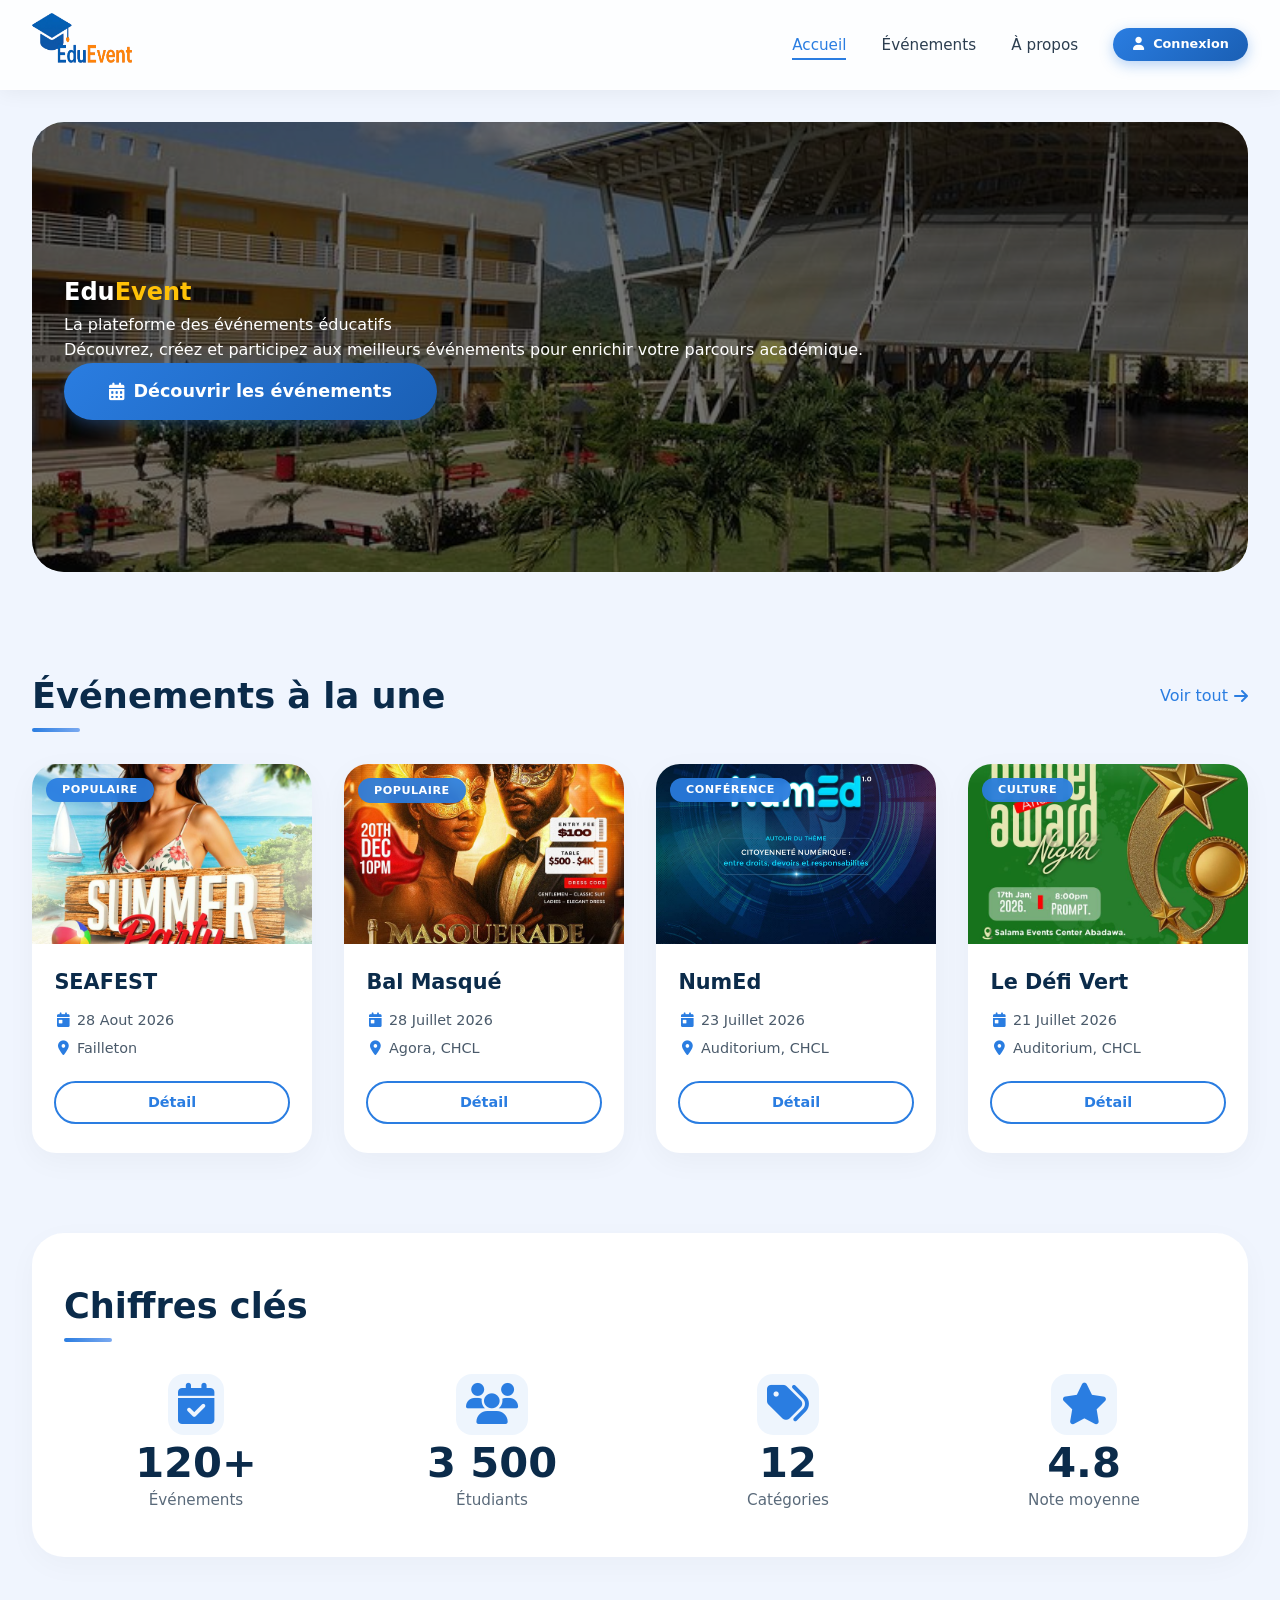
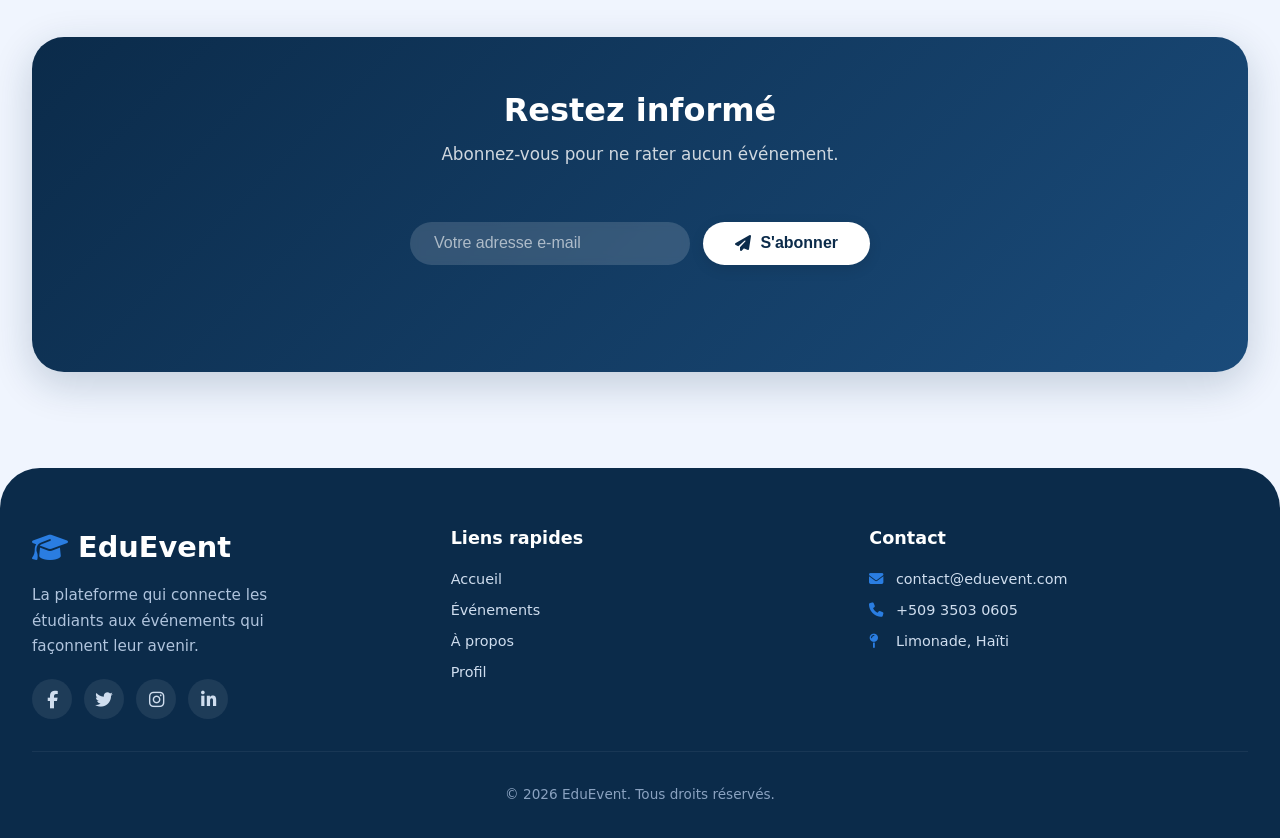
==== commit 882f4498: "Mise à jour Projet EduEvent" ====
--- a/index.html
+++ b/index.html
@@ -1,222 +1,199 @@
-
 <!DOCTYPE html>
 <html lang="fr">
 <head>
-<meta charset="UTF-8" />
-<meta name="viewport" content="width=device-width, initial-scale=1.0" />
-<title>EduEvent · Plateforme d'événements</title>
-<!-- Font Awesome pour les icônes -->
-<link rel="stylesheet" href="https://cdnjs.cloudflare.com/ajax/libs/font-awesome/6.5.0/css/all.min.css" />
-<link rel="stylesheet" href="css/style.css"/>
-<link rel="stylesheet" href="css/responsive.css">
-
+    <meta charset="UTF-8" />
+    <meta name="viewport" content="width=device-width, initial-scale=1.0" />
+    <title>EduEvent · Plateforme d'événements</title>
+    <link rel="stylesheet" href="https://cdnjs.cloudflare.com/ajax/libs/font-awesome/6.5.0/css/all.min.css" />
+    <link rel="stylesheet" href="css/style.css" />
+    <link rel="stylesheet" href="css/responsive.css" />
+    <link rel="stylesheet" href="css/animation.css" />
 </head>
 <body>
+    <nav class="navbar">
+        <div class="logo">
+            <a href="index.html">
+                <img class="log" src="images/im.jpg" alt="Logo EduEvent" />
+            </a>
+        </div>
+        <div class="navcontainer">
+            <ul class="nav-links" id="navLinks">
+                <li><a href="index.html" class="active">Accueil</a></li>
+                <li><a href="evenement.html">Événements</a></li>
+                <li><a href="a-propos.html">À propos</a></li>
+            </ul>
+            <ul class="connexion">
+                <li>
+                    <a href="profil.html" class="btn-primary btn-sm" id="connexion">
+                        <i class="fas fa-user"></i> Connexion
+                    </a>
+                </li>
+            </ul>
+        </div>
 
-<!-- ===== NAVBAR ===== -->
-<nav class="navbar">
-<div class="logo">
-<img class="log" src="images/im.jpg" alt="Logo EduEvent" />
-</div>
+        <div class="menu-toggle" id="menuToggle">
+            <i class="fas fa-bars"></i>
+        </div>
+    </nav>
 
-<div class="navcontainer">
-    <ul class="nav-links" id="navLinks">
-<li><a href="acceuil.html" class="active">Accueil</a></li>
-<li><a href="evenement.html" >Événements</a></li>
-<li><a href="a-propos.html" >À propos</a></li>
-<!-- <li><a href="profil.html" >Profil</a></li> -->
-</ul>
+    <!-- MAIN-->
+    <main class="container">
 
-<ul class="connexion">
-    <li><button class="btn-primary btn-sm"><a id="connexion" href="profil.html">Connexion</a></button></li>
-</ul>
-</div>
-
-<div class="menu-toggle" id="menuToggle">
-<i class="fas fa-bars"></i>
-</div>
-</nav>
-
-<main class="container">
-
-
-<section class="hero" id="accueil">
-<div class="hero-content">
-<h1>Edu<span class="highlight">Event</span></h1>
-<p class="hero-sub">La plateforme des événements éducatifs</p>
-<p class="hero-desc">
-Découvrez, créez et participez aux meilleurs événements
-pour enrichir votre parcours académique.
-</p>
-<button class="btn-primary btn-lg">
-<i class="fas fa-calendar-alt"></i><a href="evenement.html"> Découvrir les événements</a>
-</button>
-</div>
-<div class="hero-illustration">
-<!-- <i class="fas fa-calendar-check"></i> -->
- <!-- <img src="images/e1816f28f49a1b508514211050ae9bd5.jpg"> -->
-</div>
-</section>
-<section class="section">
-<div class="section-header">
-<h2>Événements à la une</h2>
-</div>
-<div class="card-grid">
-<div class="event-card">
-<div class="card-img">
-<img src="images/fest.jpg" alt="SEAFEST" />
-
-<span class="badge">Populaire</span>
-</div>
-<div class="card-body">
-<h3>SEAFEST</h3>
-<p><i class="fas fa-calendar-day"></i> 28 Aout 2026</p>
-<p><i class="fas fa-map-marker-alt"></i> failleton</p>
-<a class="btn-outline" href="details.html?id=1"> details </a>
-</div>
-</div>
-<div class="event-card">
-<div class="card-img">
-<img src="images/bal.jpg" alt="Bal Masque" />
-<span class="badge">Populaire</span>
-</div>
-<div class="card-body">
-<h3>Bal Masqué</h3>
-<p><i class="fas fa-calendar-day"></i> 28 juillet 2026</p>
-<p><i class="fas fa-map-marker-alt"></i> Agora, CHCL</p>
-<a class="btn-outline" href="details.html?id=2"> details </a>
-</div>
-</div>
-<div class="event-card">
-<div class="card-img">
-<img src="images/num.jpg" alt="NumEd" />
-<span class="badge">Conference</span>
-</div>
-<div class="card-body">
-<h3>NumEd</h3>
-<p><i class="fas fa-calendar-day"></i> 23 juillet 2026</p>
-<p><i class="fas fa-map-marker-alt"></i> Auditorium, CHCL</p>
-<a class="btn-outline" href="details.html?id=3"> details </a>
-</div>
-
-</div>
-<div class="event-card">
-<div class="card-img">
-<img src="images/foot.jpg" alt="Le Défi vert" />
-<span class="badge">Culture</span>
-</div>
-<div class="card-body">
-<h3>Le Défi Vert</h3>
-<p><i class="fas fa-calendar-day"></i> 21 juillet 2026</p>
-<p><i class="fas fa-map-marker-alt"></i>  Auditorium, CHCL</p>
-<a class="btn-outline" href="details.html?id=4"> details </a>
-</div>
-</div>
-</div>
-</section>
-
-
-
-<!-- ===== STATISTIQUES ===== -->
-<section class="section stats-section">
-<div class="section-header">
-<h2>Chiffres clés</h2>
-</div>
-<div class="stats-grid">
-<div class="stat-item">
-<i class="fas fa-calendar-check"></i>
-<span class="stat-number">120+</span>
-<span class="stat-label">Événements</span>
-</div>
-<div class="stat-item">
-<i class="fas fa-users"></i>
-
-<span class="stat-number">3 500</span>
-<span class="stat-label">Étudiants</span>
-</div>
-<div class="stat-item">
-<i class="fas fa-tags"></i>
-<span class="stat-number">12</span>
-<span class="stat-label">Catégories</span>
-</div>
-<div class="stat-item">
-<i class="fas fa-star"></i>
-<span class="stat-number">4.8</span>
-<span class="stat-label">Note moyenne</span>
-</div>
-</div>
-</section>
-
-
-<!-- ===== NEWSLETTER ===== -->
-<section class="section">
-<div class="newsletter-box">
-<h2>Restez informé</h2>
-<p>Abonnez-vous pour ne rater aucun 
-
-événement.</p>
-<form class="newsletter-form">
-<input type="email" placeholder="Votre adresse e-mail" required />
-<button type="submit" class="btn-primary">S'abonner</button>
-</form>
-</div>
-</section>
-
-</main>
-
-<!-- ===== FOOTER ===== -->
-  <footer class="footer">
-        <div class="footer-grid">
-            <div class="footer-col">
-                <div class="footer-logo">
-                    <i class="fas fa-graduation-cap"></i>
-                    <span>EduEvent</span>
+        <!-- ===== HERO ===== -->
+        <section class="hero" id="accueil">
+            <div class="hero-content">
+                <h1>Edu<span class="highlight">Event</span></h1>
+                <p class="hero-sub">La plateforme des événements éducatifs</p>
+                <p class="hero-desc">
+                    Découvrez, créez et participez aux meilleurs événements
+                    pour enrichir votre parcours académique.
+                </p>
+                <a href="evenement.html" class="btn-primary btn-lg">
+                    <i class="fas fa-calendar-alt"></i> Découvrir les événements
+                </a>
+            </div>
+    </section>
+    <section class="section">
+        <div class="section-header">
+            <h2>Événements à la une</h2>
+            <a href="evenement.html" class="link-voir">
+                Voir tout <i class="fas fa-arrow-right"></i>
+            </a>
+        </div>
+        <div class="card-grid">
+            <div class="event-card">
+                <div class="card-img">
+                    <img src="images/fest.jpg" alt="SEAFEST" />
+                    <span class="badge">Populaire</span>
                 </div>
-                <p class="footer-desc">
-                    La plateforme qui connecte les étudiants aux événements qui façonnent leur avenir.
-                </p>
-                <div class="social-icons">
-                    <a href="#"><i class="fab fa-facebook-f"></i></a>
-                    <a href="#"><i class="fab fa-twitter"></i></a>
-                    <a href="#"><i class="fab fa-instagram"></i></a>
-                    <a href="#"><i class="fab fa-linkedin-in"></i></a>
+                <div class="card-body">
+                    <h3>SEAFEST</h3>
+                    <p><i class="fas fa-calendar-day"></i> 28 Aout 2026</p>
+                    <p><i class="fas fa-map-marker-alt"></i> Failleton</p>
+                    <a class="btn-outline" href="details.html?id=1">Détail</a>
+                </div>
+            </div>  
+            <div class="event-card">
+                <div class="card-img">
+                    <img src="images/bal.jpg" alt="Bal Masque" />
+                    <span class="badge">Populaire</span>
+                </div>
+                <div class="card-body">
+                    <h3>Bal Masqué</h3>
+                    <p><i class="fas fa-calendar-day"></i> 28 Juillet 2026</p>
+                    <p><i class="fas fa-map-marker-alt"></i> Agora, CHCL</p>
+                    <a class="btn-outline" href="details.html?id=2">Détail</a>
                 </div>
             </div>
-            <div class="footer-col">
-                <h4>Liens rapides</h4>
-                <ul>
-                    <li><a href="index.html">Accueil</a></li>
-                    <li><a href="evenement.html">Événements</a></li>
-                    <li><a href="a-propos.html">À propos</a></li>
-                    <li><a href="profil.html">Profil</a></li>
-                </ul>
+            <div class="event-card">
+                <div class="card-img">
+                    <img src="images/num.jpg" alt="NumEd" />
+                    <span class="badge">Conférence</span>
+                </div>
+                <div class="card-body">
+                    <h3>NumEd</h3>
+                    <p><i class="fas fa-calendar-day"></i> 23 Juillet 2026</p>
+                    <p><i class="fas fa-map-marker-alt"></i> Auditorium, CHCL</p>
+                    <a class="btn-outline" href="details.html?id=3">Détail</a>
+                </div>
             </div>
-            <div class="footer-col">
-                <h4>Catégories</h4>
-                <ul>
-                    <li><a href="#">Conférences</a></li>
-                    <li><a href="#">Ateliers</a></li>
-                    <li><a href="#">Sport</a></li>
-                    <li><a href="#">Culture</a></li>
-                </ul>
-            </div>
-            <div class="footer-col">
-                <h4>Contact</h4>
-                <ul>
-                    <li><i class="fas fa-envelope"></i> contact@eduevent.com</li>
-                    <li><i class="fas fa-phone"></i> +509 2345678967</li>
-                    <li><i class="fas fa-map-pin"></i> Limonade, Haïti</li>
-                </ul>
+            <div class="event-card">
+                <div class="card-img">
+                    <img src="images/foot.jpg" alt="Le Défi vert" />
+                    <span class="badge">Culture</span>
+                </div>
+                <div class="card-body">
+                    <h3>Le Défi Vert</h3>
+                    <p><i class="fas fa-calendar-day"></i> 21 Juillet 2026</p>
+                    <p><i class="fas fa-map-marker-alt"></i> Auditorium, CHCL</p>
+                    <a class="btn-outline" href="details.html?id=4">Détail</a>
+                </div>
             </div>
         </div>
-        <div class="footer-bottom">
-            <p>© 2026 EduEvent. Tous droits réservés.</p>
+    </section>
+    <section class="section stats-section">
+        <div class="section-header">
+            <h2>Chiffres clés</h2>
         </div>
-    </footer>
-
-
-
-
+        <div class="stats-grid">
+            <div class="stat-item">
+                <i class="fas fa-calendar-check"></i>
+                <span class="stat-number">120+</span>
+                <span class="stat-label">Événements</span>
+            </div>
+            <div class="stat-item">
+                <i class="fas fa-users"></i>
+                <span class="stat-number">3 500</span>
+                <span class="stat-label">Étudiants</span>
+            </div>
+            <div class="stat-item">
+                <i class="fas fa-tags"></i>
+                <span class="stat-number">12</span>
+                <span class="stat-label">Catégories</span>
+            </div>
+            <div class="stat-item">
+                <i class="fas fa-star"></i>
+                <span class="stat-number">4.8</span>
+                <span class="stat-label">Note moyenne</span>
+            </div>
+        </div>
+    </section>
+<section class="section">
+    <div class="newsletter-box">
+        <h2>Restez informé</h2>
+        <p>Abonnez-vous pour ne rater aucun événement.</p>
+        <form class="newsletter-form" id="newsletterForm">
+            <input type="email" id="newsletterEmail" placeholder="Votre adresse e-mail" required />
+            <button type="submit" class="btn-primary">
+                <i class="fas fa-paper-plane"></i> S'abonner
+            </button>
+        </form>
+        <p id="newsletterFeedback" style="margin-top:12px; font-weight:500;"></p>
+    </div>
+</section>
+</main>
+<footer class="footer">
+    <div class="footer-grid">
+        <div class="footer-col">
+            <div class="footer-logo">
+                <i class="fas fa-graduation-cap"></i>
+                <span>EduEvent</span>
+            </div>
+            <p class="footer-desc">
+                La plateforme qui connecte les étudiants aux événements qui façonnent leur avenir.
+            </p>
+            <div class="social-icons">
+                <a href="https://www.facebook.com/" target="_blank"><i class="fab fa-facebook-f"></i></a>
+                <a href="https://twitter.com/" target="_blank"><i class="fab fa-twitter"></i></a>
+                <a href="https://www.instagram.com/" target="_blank"><i class="fab fa-instagram"></i></a>
+                <a href="https://www.linkedin.com/" target="_blank"><i class="fab fa-linkedin-in"></i></a>
+            </div>
+        </div>
+        <div class="footer-col">
+            <h4>Liens rapides</h4>
+            <ul>
+                <li><a href="index.html">Accueil</a></li>
+                <li><a href="evenement.html">Événements</a></li>
+                <li><a href="a-propos.html">À propos</a></li>
+                <li><a href="profil.html">Profil</a></li>
+            </ul>
+        </div>
+        
+        <div class="footer-col">
+            <h4>Contact</h4>
+            <ul>
+                <li><i class="fas fa-envelope"></i> contact@eduevent.com</li>
+                <li><i class="fas fa-phone"></i> +509 3503 0605</li>
+                <li><i class="fas fa-map-pin"></i> Limonade, Haïti</li>
+            </ul>
+        </div>
+    </div>
+    <div class="footer-bottom">
+        <p>© 2026 EduEvent. Tous droits réservés.</p>
+    </div>
+</footer>
+<script src="js/main.js">
+</script>
 
 </body>
-</html>
+</html>
--- a/css/style.css
+++ b/css/style.css
@@ -1,4 +1,4 @@
-/* ===== RESET & BASE ===== */
+
 * {
 margin: 0;
 padding: 0;
@@ -28,7 +28,6 @@
 padding: 0 2rem;
 }
 
-/* ===== BOUTONS ===== */
 .btn-primary {
 display: inline-flex;
 align-items: center;
@@ -82,7 +81,6 @@
 font-size: 1.1rem;
 }
 
-/* ===== NAVBAR ===== */
 .navbar {
 display: flex;
 
@@ -152,10 +150,7 @@
 cursor: pointer;
 color: #1e2a3a;
 }
-
-
-/* ===== HERO ===== */
-/* ===== HERO AVEC IMAG BACKGROUND ===== */
+/*HERO AVEC IMAG BACKGROUND */
 .hero {
     display: flex;
     align-items: center;
@@ -165,16 +160,16 @@
     margin: 2rem 0 3rem;
     position: relative;
     overflow: hidden;
-    min-height: 450px; /* asire l gen wotè */
-
-    /* ---- IMAG BACKGROUND ---- */
+    min-height: 450px; 
+
+    /*IMAG BACKGROUND  */
     background-image: url('../images/e1816f28f49a1b508514211050ae9bd5.jpg');
     background-size: cover;
     background-position: center center;
     background-repeat: no-repeat;
 }
 
-/* ---- OVERLAY FONCE POU TÈKS KLÈ ---- */
+/*OVERLAY FONCE POU TÈKS KLÈ*/
 .hero::before {
     content: '';
     position: absolute;
@@ -213,7 +208,7 @@
     opacity: 0.85; /* ti jan transparan pou melanje */
 }
 
-/* ===== SECTIONS ===== */
+/*  SECTIONS  */
 .section {
 padding: 3rem 0;
 }
@@ -257,53 +252,9 @@
 gap: 14px;
 }
 
-/* partie categorie */
-/* .categorie{
-    display:flex;
-    justify-content:space-between;
-}
-
-.cat, .date{
-    display:flex;
-    flex-direction:column;
-    gap:10px;
-    color: black;
-}
-
-.cat-btn, .date-btn{
-    display:flex;
-    gap:10px;
-    flex-wrap:wrap;
-}
-
-.cat-btn button, .date-btn button{
-    padding:5px 15px;
-    border:1px solid #0d6efd;
-    background:white;
-    color:#0d6efd;
-    border-radius:25px;
-    cursor:pointer;
-    transition:.3s;
-}
-
-.cat-btn button:hover, .date-btn button:hover{
-    background:#0d6efd;
-    color:white;
-}
-
-.cat-btn .active{
-    background:#0d6efd;
-    color:white;
-}
-.affiche{
-    background-color: #fff;
-    height: 20px;
-} */
-
-
-
-
-/* ===== CATEGORIE & DATE FILTRES ===== */
+
+
+/*  CATEGORIE & DATE FILTRES  */
 .categorie {
     display: flex;
     justify-content: space-between;
@@ -359,7 +310,7 @@
 
 
 
-/* ===== ACTIF POU TOUT BOUTON ===== */
+/* ACTIVE */
 .cat-btn button.active,
 .date-btn button.active {
     background: #2a7de1;
@@ -375,46 +326,10 @@
     transform: translateY(-2px);
 }
 
-/* ===== RESPONSIVE ===== */
-@media (max-width: 768px) {
-    .categorie {
-        flex-direction: column;
-        align-items: center;
-        gap: 20px;
-    }
-    .cat, .date {
-        align-items: center;
-        width: 100%;
-    }
-    .cat-btn, .date-btn {
-        justify-content: center;
-    }
-    .cat-btn button, .date-btn button {
-        padding: 6px 14px;
-        font-size: 0.8rem;
-    }
-}
-
-@media (max-width: 480px) {
-    .cat-btn, .date-btn {
-        gap: 6px;
-    }
-    .cat-btn button, .date-btn button {
-        padding: 5px 12px;
-        font-size: 0.75rem;
-    }
-}
-
-
-
-
-
-
-
-
-
-
-/* ===== CARTES ÉVÉNEMENTS ===== */
+
+
+
+/*  CARTES ÉVÉNEMENTS  */
 .card-grid {
 display: grid;
 grid-template-columns: repeat(auto-fit, minmax(260px, 1fr));
@@ -506,8 +421,8 @@
 
 }
 
-/* ===== PAGINATION ===== */
-.plus-button{
+/* PAGINATION */
+/* .plus-button{
     display: flex;
     justify-content: center;
     position: relative;
@@ -519,40 +434,9 @@
     border-radius: 20px;
     box-shadow: #1a5fb4;
     border-color: #1a5fb4;
-}
-/* .pagination {
-display: flex;
-justify-content: center;
-gap: 0.5rem;
-margin-top: 2.5rem;
-flex-wrap: wrap;
 } */
 
-/* .pagination button {
-background: #fff;
-border: 2px solid #e2e8f0;
-color: #1e2a3a;
-padding: 0.5rem 1.2rem;
-border-radius: 30px;
-font-weight: 600;
-font-size: 0.9rem;
-cursor: pointer;
-
-transition: all 0.2s ease;
-} */
-/* 
-.pagination button.active {
-background: #2a7de1;
-border-color: #2a7de1;
-color: #fff;
-} */
-/* 
-.pagination button:hover:not(.active) {
-background: #f0f5fe;
-border-color: #2a7de1;
-} */
-
-/* ===== STATISTIQUES ===== */
+/*STATISTIQUES */
 .stats-section {
 background: #fff;
 border-radius: 32px;
@@ -598,7 +482,7 @@
 font-weight: 500;
 }
 
-/* ===== NEWSLETTER ===== */
+/* NEWSLETTER */
 
 .newsletter-box {
 background: linear-gradient(135deg, #0b2b4a 0%, #1a4b7a 100%);
@@ -771,21 +655,7 @@
 
 
 
-
-
-
-
-
-
-
-
-
-
-
-
-
-
-/* ===== FOOTER ===== */
+/* FOOTER  */
 .footer {
 background: #0b2b4a;
 color: #cfddee;
@@ -880,11 +750,7 @@
 color: #8aa2c0;
 }
 
-/* css pou paj detail.html */
-
-
-
-
+/* detail */
 .page-detail{
     width:90%;
     height:580px;
@@ -1069,221 +935,84 @@
 }
 
 
-/* ===== RESPONSIVE =====
-@media (max-width: 992px) {
-.hero {
-flex-direction: column;
-text-align: center;
-padding: 3rem 1.5rem;
-}
-.hero-content h1 {
-font-size: 2.8rem;
-}
-.hero-desc {
-max-width: 100%;
-margin-left: auto;
-margin-right: auto;
-}
-.hero-illustration {
-font-size: 6rem;
-margin-top: 1.5rem;
-}
-.section-header h2::after {
-
-left: 50%;
-transform: translateX(-50%);
-}
-.section-header {
-flex-direction: column;
-gap: 0.8rem;
-text-align: center;
-}
-.about-grid {
-grid-template-columns: 1fr;
-text-align: center;
-}
-.about-grid .about-image {
-height: 180px;
-}
-}
-
-@media (max-width: 768px) {
-.menu-toggle {
-display: block;
-
-}
-
-.nav-links {
-display: none;
-flex-direction: column;
-width: 100%;
-background: rgba(255, 255, 255, 0.98);
-backdrop-filter: blur(12px);
-padding: 1.5rem 0;
-gap: 1.2rem;
-position: absolute;
-top: 70px;
-left: 0;
-box-shadow: 0 8px 30px rgba(0, 0, 0, 0.08);
-border-radius: 0 0 24px 24px;
-border-top: 1px solid rgba(0, 0, 0, 0.04);
-}
-
-.nav-links.show {
-display: flex;
-
-}
-
-.navbar {
-flex-wrap: wrap;
-}
-
-.card-grid {
-grid-template-columns: repeat(auto-fit, minmax(200px, 1fr));
-}
-
-.stats-grid {
-grid-template-columns: repeat(2, 1fr);
-}
-
-.footer-grid {
-grid-template-columns: 1fr;
-text-align: center;
-}
-
-.footer-desc {
-max-width: 100%;
-}
-
-.social-icons {
-justify-content: center;
-}
-
-.newsletter-box {
-padding: 2rem 1.5rem;
-}
-}
-
-@media (max-width: 480px) {
-.hero-content h1 {
-font-size: 2.2rem;
-}
-.hero-sub {
-font-size: 1.1rem;
-}
-
-.section-header h2 {
-font-size: 1.6rem;
-}
-.btn-lg {
-padding: 0.7rem 1.8rem;
-font-size: 0.95rem;
-}
-} */
-
 
 .box{
-             width: 90%;
-             height: 70vh;
-             display: flex;
-             flex-direction: column; 
-             background-color: white;
-             border-radius: 10px;
-             justify-content: center;
-             align-items: center;
-             box-shadow: 0 8px 24px #0b2b4a;
-
-           }
-
-           .tete{
-            background: linear-gradient(135deg, #1a5fb4, #0b2b4a);
-
-                color: white;
-                display: flex;
-                flex-direction: column;
-                text-align: center;
-                align-items: center;
-                justify-content: center;
-                width: 90%;
-                height: 20vh;
-                border-bottom-left-radius: 10px;
-                border-bottom-right-radius: 10px;
-                z-index: 1;
-           }
-
-           .corps{
-              background: white;
-                display: flex;
-                flex-direction: column;
-                justify-content: center;
-                align-items: center;
-                row-gap: 20px;
-                width: 100%;
-                height: 100vh;
-                border-bottom-left-radius: 10px;
-                border-bottom-right-radius: 10px;
-
-           }
-
-           .infos{
-
-            width: 70%;
-            padding: 5px;
-            border-radius: 10px;
-            border: 1px solid #1a5fb4;
-           background: #479ef47e;
-
-            display:flex;
-           
-           }
-           .infos input{
-            width: 70%;
-            border: none; 
-            background: transparent;  
-           }
-           
-           .btn{
-            width: 90%;
-            padding: 12px;
-            border-radius: 10px;
-            border: none;
-            background: linear-gradient(135deg, #1a5fb4, #0b2b4a);
-
-            color: white;
-            font-size: 16px;
-            font-weight: bold;
-            cursor: pointer;
-           }
-           .btn:hover{
-             transform: translateY(-2px);
-
-           }
-
-
-
-
-
-
-
-
-
-
-
-
-
-
-
-
-
-
-
-
-
-           /* ============================================================
-   AJOUT POU FONKSYONALITE RECHÈCH, FILT & TOGGLE VUE
-   ============================================================ */
-
-/* ---- HEADER TOP (rechèch + vue toggle) ---- */
+    width: 90%;
+    height: 70vh;
+    display: flex;
+    flex-direction: column; 
+    background-color: white;
+    border-radius: 10px;
+    justify-content: center;
+    align-items: center;
+    box-shadow: 0 8px 24px #0b2b4a;
+  }
+
+    .tete{
+    background: linear-gradient(135deg, #1a5fb4, #0b2b4a);
+
+        color: white;
+        display: flex;
+        flex-direction: column;
+        text-align: center;
+        align-items: center;
+        justify-content: center;
+        width: 90%;
+        height: 20vh;
+        border-bottom-left-radius: 10px;
+        border-bottom-right-radius: 10px;
+        z-index: 1;
+    }
+
+    .corps{
+        background: white;
+        display: flex;
+        flex-direction: column;
+        justify-content: center;
+        align-items: center;
+        row-gap: 20px;
+        width: 100%;
+        height: 100vh;
+        border-bottom-left-radius: 10px;
+        border-bottom-right-radius: 10px;
+
+    }
+
+    .infos{
+
+    width: 70%;
+    padding: 5px;
+    border-radius: 10px;
+    border: 1px solid #1a5fb4;
+    background: #479ef47e;
+
+    display:flex;
+    
+    }
+    .infos input{
+    width: 70%;
+    border: none; 
+    background: transparent;  
+    }
+    
+    .btn{
+    width: 90%;
+    padding: 12px;
+    border-radius: 10px;
+    border: none;
+    background: linear-gradient(135deg, #1a5fb4, #0b2b4a);
+
+    color: white;
+    font-size: 16px;
+    font-weight: bold;
+    cursor: pointer;
+    }
+    .btn:hover{
+        transform: translateY(-2px);
+
+    }
+
+/* HEADER  */
 .header-top {
     display: flex;
     justify-content: space-between;
@@ -1305,7 +1034,7 @@
     font-weight: 500;
 }
 
-/* ---- VIEW TOGGLE (Grille / Liste) ---- */
+/* Grille / Liste */
 .view-toggle {
     display: flex;
     gap: 4px;
@@ -1335,7 +1064,7 @@
     color: #2a7de1;
 }
 
-/* ---- RECHERCHE BAR ---- */
+/* RECHERCHE BAR  */
 .recherche .bar {
     display: flex;
     align-items: center;
@@ -1380,7 +1109,7 @@
     color: #dc2626;
 }
 
-/* ---- VUE LISTE ---- */
+/* VUE LISTE */
 .card-grid.view-list .event-card {
     display: grid;
     grid-template-columns: 200px 1fr;
@@ -1404,7 +1133,7 @@
     padding: 8px 0;
 }
 
-/* ---- PAGINATION ---- */
+/* PAGINATION */
 .pagination {
     display: flex;
     justify-content: center;
@@ -1440,7 +1169,7 @@
     cursor: not-allowed;
 }
 
-/* ---- BOUTON "VOIR PLUS" ---- */
+/* BOUTON VOIR PLUS */
 .plus-button .btn-outline {
     display: inline-block;
     padding: 12px 32px;
@@ -1458,86 +1187,12 @@
     background: #2a7de1;
     color: #fff;
 }
-
-/* ---- EVENT CARD HIDDEN (reste) ---- */
+/* hidden */
 .event-card.hidden {
     display: none !important;
 }
 
-/* ---- RESPONSIVE POU NOUVO ELEMAN YO ---- */
-@media (max-width: 768px) {
-    .header-top {
-        flex-direction: column;
-        align-items: stretch;
-        text-align: center;
-    }
-
-    .header-actions {
-        justify-content: center;
-    }
-
-    .recherche .bar {
-        max-width: 100%;
-    }
-
-    .card-grid.view-list .event-card {
-        grid-template-columns: 1fr;
-        gap: 0;
-    }
-
-    .card-grid.view-list .event-card .card-img {
-        height: 160px;
-    }
-
-    .card-grid.view-list .event-card .card-body {
-        padding: 16px;
-    }
-
-    .categorie {
-        flex-direction: column;
-        align-items: center;
-        gap: 16px;
-    }
-
-    .cat-btn, .date-btn {
-        justify-content: center;
-    }
-}
-
-@media (max-width: 480px) {
-    .view-toggle {
-        gap: 2px;
-        padding: 3px;
-    }
-
-    .view-btn {
-        padding: 4px 8px;
-        font-size: 0.85rem;
-    }
-
-    .pagination button {
-        padding: 6px 12px;
-        font-size: 0.8rem;
-    }
-}
-
-
-
-
-
-
-
-
-
-
-
-
-
-
-
-/* ============================================================
-   SUGGESTIONS RECHERCHE (AUTOCOMPLETE)
-   ============================================================ */
+/*SUGGESTIONS RECHERCHE */
 
 .recherche {
     position: relative;
@@ -1603,9 +1258,6 @@
     font-size: 0.9rem;
 }
 
-/* ============================================================
-   KOREKSYON FOOTER IKON
-   ============================================================ */
 
 .social-icons {
     display: flex;
@@ -1637,9 +1289,6 @@
     line-height: 1;
 }
 
-/* ============================================================
-   KOREKSYON VIEW TOGGLE (si bezwen)
-   ============================================================ */
 
 .card-grid.view-grid {
     display: grid;
@@ -1685,45 +1334,7 @@
     padding: 6px 20px;
 }
 
-/* Responsive pou view-list */
-@media (max-width: 768px) {
-    .card-grid.view-list .event-card {
-        grid-template-columns: 1fr;
-        gap: 0;
-    }
-    .card-grid.view-list .event-card .card-img {
-        height: 160px;
-    }
-    .card-grid.view-list .event-card .card-body {
-        padding: 16px;
-    }
-}
-
-/* Responsive pou suggestions */
-@media (max-width: 768px) {
-    .recherche {
-        max-width: 100%;
-    }
-    .search-suggestions {
-        max-height: 180px;
-    }
-}
-
-
-
-
-
-
-
-
-
-
-
-/* ============================================================
-   DETAIL PAGE — AJOUT
-   ============================================================ */
-
-/* Retour link */
+/*  link */
 .btn-retour-link {
     color: #fff;
     background: rgba(255,255,255,0.2);
@@ -1739,7 +1350,7 @@
     background: rgba(255,255,255,0.35);
 }
 
-/* Share icons */
+/* icone */
 .share a {
     display: flex;
     align-items: center;
@@ -1761,7 +1372,7 @@
     font-size: 1.2rem;
 }
 
-/* Footer ikon fix */
+/* icone */
 .social-icons {
     display: flex;
     gap: 12px;
@@ -1795,54 +1406,7 @@
     display: inline-block;
 }
 
-
-/* ============================================================
-   PÀJ "À PROPOS" - AJOUT FÒMILÈ KONTAK, FAQ & BOUTON KOPYE
-   ============================================================ */
-
-/* ---- BOUTON KOPYE ---- */
-.copy-container {
-    display: flex;
-    align-items: center;
-    gap: 16px;
-    margin-top: 16px;
-    flex-wrap: wrap;
-}
-
-.btn-copy {
-    display: inline-flex;
-    align-items: center;
-    gap: 8px;
-    padding: 10px 22px;
-    border: 2px solid #2a7de1;
-    border-radius: 30px;
-    background: transparent;
-    color: #2a7de1;
-    font-weight: 600;
-    font-size: 0.95rem;
-    cursor: pointer;
-    transition: all 0.3s ease;
-}
-
-.btn-copy:hover {
-    background: #2a7de1;
-    color: #fff;
-    transform: translateY(-2px);
-    box-shadow: 0 4px 14px rgba(42, 125, 225, 0.35);
-}
-
-.btn-copy i {
-    font-size: 1rem;
-}
-
-.copy-message {
-    font-weight: 500;
-    font-size: 0.9rem;
-    color: #22c55e;
-    min-width: 120px;
-}
-
-/* ---- FÒMILÈ KONTAK ---- */
+/* ---- Formulaire ---- */
 .contact-section {
     padding: 2rem 0;
 }
@@ -1903,7 +1467,6 @@
     justify-content: center;
 }
 
-/* ---- KAT MAP ---- */
 .contact-map {
     background: #fff;
     padding: 25px;
@@ -1943,7 +1506,6 @@
     width: 24px;
 }
 
-/* ---- FAQ ---- */
 .faq-section {
     padding: 2rem 0;
 }
@@ -1998,7 +1560,544 @@
     line-height: 1.7;
     transition: max-height 0.4s ease, padding 0.3s ease;
 }
-
 .faq-answer p {
     margin: 0;
 }
+
+
+
+
+
+
+
+
+
+
+
+
+
+
+
+
+
+
+
+
+
+
+
+
+
+
+
+
+
+/* ============================================================
+   PROFIL PAGE — STYLES
+   ============================================================ */
+
+/* Sections */
+.profile-section {
+    display: flex;
+    justify-content: center;
+    align-items: flex-start;
+    padding: 40px 20px;
+    width: 100%;
+}
+
+/* Form Card */
+.form-card {
+    background: #ffffff;
+    width: 100%;
+    max-width: 520px;
+    border-radius: 16px;
+    box-shadow: 0 15px 40px rgba(0, 0, 0, 0.08);
+    overflow: hidden;
+}
+
+.form-header {
+    background: linear-gradient(135deg, #1a3a5c, #2a5a7c);
+    color: #fff;
+    text-align: center;
+    padding: 25px 20px;
+}
+
+.form-header h2 {
+    font-size: 22px;
+    font-weight: 700;
+}
+
+.form-header h2 i {
+    margin-right: 10px;
+}
+
+.form-header p {
+    font-size: 13px;
+    opacity: 0.8;
+    margin-top: 4px;
+}
+
+form {
+    padding: 25px 30px 30px;
+}
+
+.row-inputs {
+    display: flex;
+    gap: 15px;
+}
+
+.row-inputs .input-group {
+    flex: 1;
+}
+
+.input-group {
+    margin-bottom: 15px;
+}
+
+.input-group input,
+.input-group select {
+    width: 100%;
+    padding: 12px 16px;
+    border-radius: 30px;
+    border: 2px solid #e8ecf1;
+    background: #f8fafc;
+    color: #1e2a3a;
+    outline: none;
+    font-size: 14px;
+    transition: border 0.3s;
+}
+
+.input-group input:focus,
+.input-group select:focus {
+    border-color: #1a3a5c;
+    background: #fff;
+}
+
+/* File input */
+.file-input-wrapper {
+    display: flex;
+    align-items: center;
+    gap: 10px;
+    background: #f8fafc;
+    border-radius: 30px;
+    padding: 4px 4px 4px 16px;
+    border: 2px solid #e8ecf1;
+}
+
+.file-input-wrapper input {
+    display: none;
+}
+
+.custom-file-label {
+    background: #1a3a5c;
+    color: #fff;
+    padding: 8px 18px;
+    border-radius: 25px;
+    cursor: pointer;
+    font-size: 13px;
+    font-weight: 600;
+    transition: background 0.3s;
+    white-space: nowrap;
+}
+
+.custom-file-label:hover {
+    background: #0f2840;
+}
+
+.custom-file-label i {
+    margin-right: 6px;
+}
+
+.file-name-display {
+    font-size: 13px;
+    color: #64748b;
+    overflow: hidden;
+    text-overflow: ellipsis;
+    white-space: nowrap;
+}
+
+/* Submit */
+.btn-submit {
+    width: 100%;
+    padding: 13px;
+    border: none;
+    border-radius: 30px;
+    background: linear-gradient(135deg, #1a3a5c, #2a5a7c);
+    color: #fff;
+    font-weight: 700;
+    cursor: pointer;
+    font-size: 16px;
+    transition: 0.3s;
+    margin-top: 5px;
+}
+
+.btn-submit:hover {
+    transform: translateY(-2px);
+    box-shadow: 0 8px 20px rgba(26, 58, 92, 0.3);
+}
+
+.btn-submit i {
+    margin-right: 8px;
+}
+
+.btn-cancel-edit {
+    width: 100%;
+    padding: 12px;
+    border: 2px solid #e8ecf1;
+    border-radius: 30px;
+    background: #fff;
+    color: #1e2a3a;
+    font-weight: 600;
+    cursor: pointer;
+    font-size: 15px;
+    margin-top: 10px;
+    transition: 0.3s;
+}
+
+.btn-cancel-edit:hover {
+    background: #f1f5f9;
+}
+
+.form-switch {
+    text-align: center;
+    margin-top: 15px;
+    font-size: 14px;
+    color: #64748b;
+}
+
+.form-switch a {
+    color: #1a3a5c;
+    font-weight: 600;
+    cursor: pointer;
+}
+
+.form-switch a:hover {
+    text-decoration: underline;
+}
+
+.form-message {
+    text-align: center;
+    font-weight: 600;
+    margin-bottom: 12px;
+    font-size: 14px;
+}
+
+/* Profile Card */
+.profile-card {
+    background: #fff;
+    padding: 30px;
+    border-radius: 16px;
+    width: 100%;
+    max-width: 750px;
+    box-shadow: 0 15px 40px rgba(0, 0, 0, 0.08);
+}
+
+.profile-header-content {
+    display: flex;
+    align-items: center;
+    gap: 24px;
+    border-bottom: 2px solid #f1f5f9;
+    padding-bottom: 20px;
+    margin-bottom: 24px;
+    flex-wrap: wrap;
+}
+
+.profile-avatar {
+    width: 100px;
+    height: 100px;
+    border-radius: 50%;
+    object-fit: cover;
+    border: 4px solid #1a3a5c;
+    flex-shrink: 0;
+}
+
+.profile-info {
+    flex: 1;
+}
+
+.profile-info h2 {
+    font-size: 22px;
+    color: #1a3a5c;
+}
+
+.profile-info p {
+    color: #475569;
+    font-size: 14px;
+    margin: 4px 0;
+}
+
+.profile-info p i {
+    width: 20px;
+    color: #1a3a5c;
+}
+
+.action-buttons {
+    display: flex;
+    flex-direction: column;
+    gap: 8px;
+    margin-left: auto;
+}
+
+.btn-edit {
+    background: #f59e0b;
+    color: #fff;
+    border: none;
+    padding: 8px 20px;
+    border-radius: 25px;
+    cursor: pointer;
+    font-weight: 600;
+    transition: 0.3s;
+}
+
+.btn-edit:hover {
+    background: #d97706;
+}
+
+.btn-danger {
+    background: #ef4444;
+    color: #fff;
+    border: none;
+    padding: 8px 20px;
+    border-radius: 25px;
+    cursor: pointer;
+    font-weight: 600;
+    transition: 0.3s;
+}
+
+.btn-danger:hover {
+    background: #dc2626;
+}
+
+.btn-edit i,
+.btn-danger i {
+    margin-right: 6px;
+}
+
+/* Events List */
+.profile-events {
+    margin-top: 10px;
+}
+
+.profile-events h3 {
+    font-size: 18px;
+    color: #1a3a5c;
+    margin-bottom: 16px;
+}
+
+.profile-events h3 i {
+    margin-right: 10px;
+    color: #2a7de1;
+}
+
+#my-events-list {
+    display: flex;
+    flex-direction: column;
+    gap: 10px;
+}
+
+.event-item {
+    display: flex;
+    justify-content: space-between;
+    align-items: center;
+    background: #f8fafc;
+    padding: 12px 18px;
+    border-radius: 12px;
+    border: 1px solid #e8ecf1;
+    flex-wrap: wrap;
+    gap: 10px;
+}
+
+.event-item-info h4 {
+    font-size: 15px;
+    color: #1e2a3a;
+}
+
+.event-item-info p {
+    font-size: 13px;
+    color: #64748b;
+    margin: 2px 0;
+}
+
+.event-item-info p i {
+    width: 16px;
+    color: #2a7de1;
+}
+
+.btn-unsubscribe {
+    background: #ef4444;
+    color: #fff;
+    border: none;
+    padding: 6px 16px;
+    border-radius: 20px;
+    cursor: pointer;
+    font-size: 13px;
+    font-weight: 600;
+    transition: 0.3s;
+}
+
+.btn-unsubscribe:hover {
+    background: #dc2626;
+}
+
+.empty-events {
+    text-align: center;
+    color: #94a3b8;
+    padding: 30px 0;
+    font-size: 15px;
+}
+
+.empty-events i {
+    font-size: 30px;
+    display: block;
+    margin-bottom: 10px;
+    color: #cbd5e1;
+}
+
+/* ===== RESPONSIVE ===== */
+@media (max-width: 768px) {
+    .profile-section {
+        padding: 20px 12px;
+    }
+
+    form {
+        padding: 20px 18px 24px;
+    }
+
+    .row-inputs {
+        flex-direction: column;
+        gap: 0;
+    }
+
+    .profile-header-content {
+        flex-direction: column;
+        text-align: center;
+        gap: 16px;
+    }
+
+    .profile-avatar {
+        width: 80px;
+        height: 80px;
+    }
+
+    .action-buttons {
+        flex-direction: row;
+        margin-left: 0;
+        width: 100%;
+        justify-content: center;
+    }
+
+    .action-buttons button {
+        padding: 6px 16px;
+        font-size: 13px;
+    }
+
+    .event-item {
+        flex-direction: column;
+        text-align: center;
+        align-items: stretch;
+    }
+
+    .btn-unsubscribe {
+        padding: 8px;
+        width: 100%;
+    }
+
+    .file-input-wrapper {
+        flex-wrap: wrap;
+        padding: 8px 12px;
+        justify-content: center;
+    }
+
+    .file-name-display {
+        font-size: 12px;
+        width: 100%;
+        text-align: center;
+    }
+
+    .form-header h2 {
+        font-size: 18px;
+    }
+}
+
+@media (max-width: 480px) {
+    .profile-card {
+        padding: 16px;
+    }
+
+    .profile-info h2 {
+        font-size: 18px;
+    }
+
+    .action-buttons {
+        flex-direction: column;
+        width: 100%;
+    }
+
+    .action-buttons button {
+        width: 100%;
+        justify-content: center;
+    }
+
+    .form-card {
+        border-radius: 12px;
+    }
+
+    .btn-submit {
+        font-size: 14px;
+        padding: 12px;
+    }
+}
+
+
+
+
+
+
+
+
+
+
+
+
+
+
+
+
+
+
+
+
+
+
+
+
+
+
+
+
+
+
+
+
+
+
+
+
+
+
+
+
+
+
+
+
+
+
+
+
+
+
+
+
+
+
--- a/css/responsive.css
+++ b/css/responsive.css
@@ -149,6 +149,238 @@
     }
 }
 
-
-
-
+/* ===== RESPONSIVE ===== */
+@media (max-width: 768px) {
+    .categorie {
+        flex-direction: column;
+        align-items: center;
+        gap: 20px;
+    }
+    .cat, .date {
+        align-items: center;
+        width: 100%;
+    }
+    .cat-btn, .date-btn {
+        justify-content: center;
+    }
+    .cat-btn button, .date-btn button {
+        padding: 6px 14px;
+        font-size: 0.8rem;
+    }
+}
+
+@media (max-width: 480px) {
+    .cat-btn, .date-btn {
+        gap: 6px;
+    }
+    .cat-btn button, .date-btn button {
+        padding: 5px 12px;
+        font-size: 0.75rem;
+    }
+}
+@media (max-width: 768px) {
+    .header-top {
+        flex-direction: column;
+        align-items: stretch;
+        text-align: center;
+    }
+
+    .header-actions {
+        justify-content: center;
+    }
+
+    .recherche .bar {
+        max-width: 100%;
+    }
+
+    .card-grid.view-list .event-card {
+        grid-template-columns: 1fr;
+        gap: 0;
+    }
+
+    .card-grid.view-list .event-card .card-img {
+        height: 160px;
+    }
+
+    .card-grid.view-list .event-card .card-body {
+        padding: 16px;
+    }
+
+    .categorie {
+        flex-direction: column;
+        align-items: center;
+        gap: 16px;
+    }
+
+    .cat-btn, .date-btn {
+        justify-content: center;
+    }
+}
+
+@media (max-width: 480px) {
+    .view-toggle {
+        gap: 2px;
+        padding: 3px;
+    }
+
+    .view-btn {
+        padding: 4px 8px;
+        font-size: 0.85rem;
+    }
+
+    .pagination button {
+        padding: 6px 12px;
+        font-size: 0.8rem;
+    }
+}
+
+/* Responsive pou view-list */
+@media (max-width: 768px) {
+    .card-grid.view-list .event-card {
+        grid-template-columns: 1fr;
+        gap: 0;
+    }
+    .card-grid.view-list .event-card .card-img {
+        height: 160px;
+    }
+    .card-grid.view-list .event-card .card-body {
+        padding: 16px;
+    }
+}
+
+/* Responsive pou suggestions */
+@media (max-width: 768px) {
+    .recherche {
+        max-width: 100%;
+    }
+    .search-suggestions {
+        max-height: 180px;
+    }
+}
+
+
+
+
+
+
+
+
+
+
+
+
+/* ============================================================
+   A-PROPOS — RESPONSIVE
+   ============================================================ */
+
+/* --- MOBILE (max 768px) --- */
+@media (max-width: 768px) {
+    
+    /* About grid */
+    .about-grid {
+        grid-template-columns: 1fr;
+        text-align: center;
+    }
+    
+    .about-grid .about-text h2 {
+        font-size: 1.8rem;
+    }
+    
+    .about-grid .about-text p {
+        font-size: 0.95rem;
+    }
+    
+    .about-grid .about-image {
+        height: 200px;
+        order: -1; /* Mete imaj anlè */
+    }
+    
+    .about-grid .about-image img {
+        height: 200px;
+        object-fit: cover;
+    }
+    
+    /* Contact grid */
+    .contact-grid {
+        grid-template-columns: 1fr;
+        gap: 30px;
+    }
+    
+    .contact-form {
+        padding: 0;
+    }
+    
+    .contact-map iframe {
+        height: 200px;
+    }
+    
+    /* FAQ */
+    .faq-item {
+        padding: 12px 16px;
+    }
+    
+    .faq-question {
+        font-size: 0.95rem;
+        padding: 10px 0;
+    }
+    
+    .faq-answer {
+        font-size: 0.9rem;
+        padding: 8px 0 12px;
+    }
+    
+    /* Section header */
+    .section-header h2 {
+        font-size: 1.6rem;
+    }
+    
+    /* Speaker / team */
+    .speaker-list {
+        flex-direction: column;
+        align-items: center;
+    }
+    
+    .speaker {
+        max-width: 300px;
+        width: 100%;
+    }
+}
+
+/* --- TRÈS PETIT EKRAN (max 480px) --- */
+@media (max-width: 480px) {
+    .about-grid .about-text h2 {
+        font-size: 1.4rem;
+    }
+    
+    .about-grid .about-text p {
+        font-size: 0.85rem;
+    }
+    
+    .about-grid .about-image {
+        height: 160px;
+    }
+    
+    .about-grid .about-image img {
+        height: 160px;
+    }
+    
+    .faq-question {
+        font-size: 0.85rem;
+        padding: 8px 0;
+    }
+    
+    .faq-answer {
+        font-size: 0.8rem;
+    }
+    
+    .contact-form .form-group input,
+    .contact-form .form-group textarea {
+        font-size: 0.9rem;
+        padding: 10px 14px;
+    }
+    
+    .btn-primary {
+        font-size: 0.9rem;
+        padding: 10px 20px;
+    }
+}
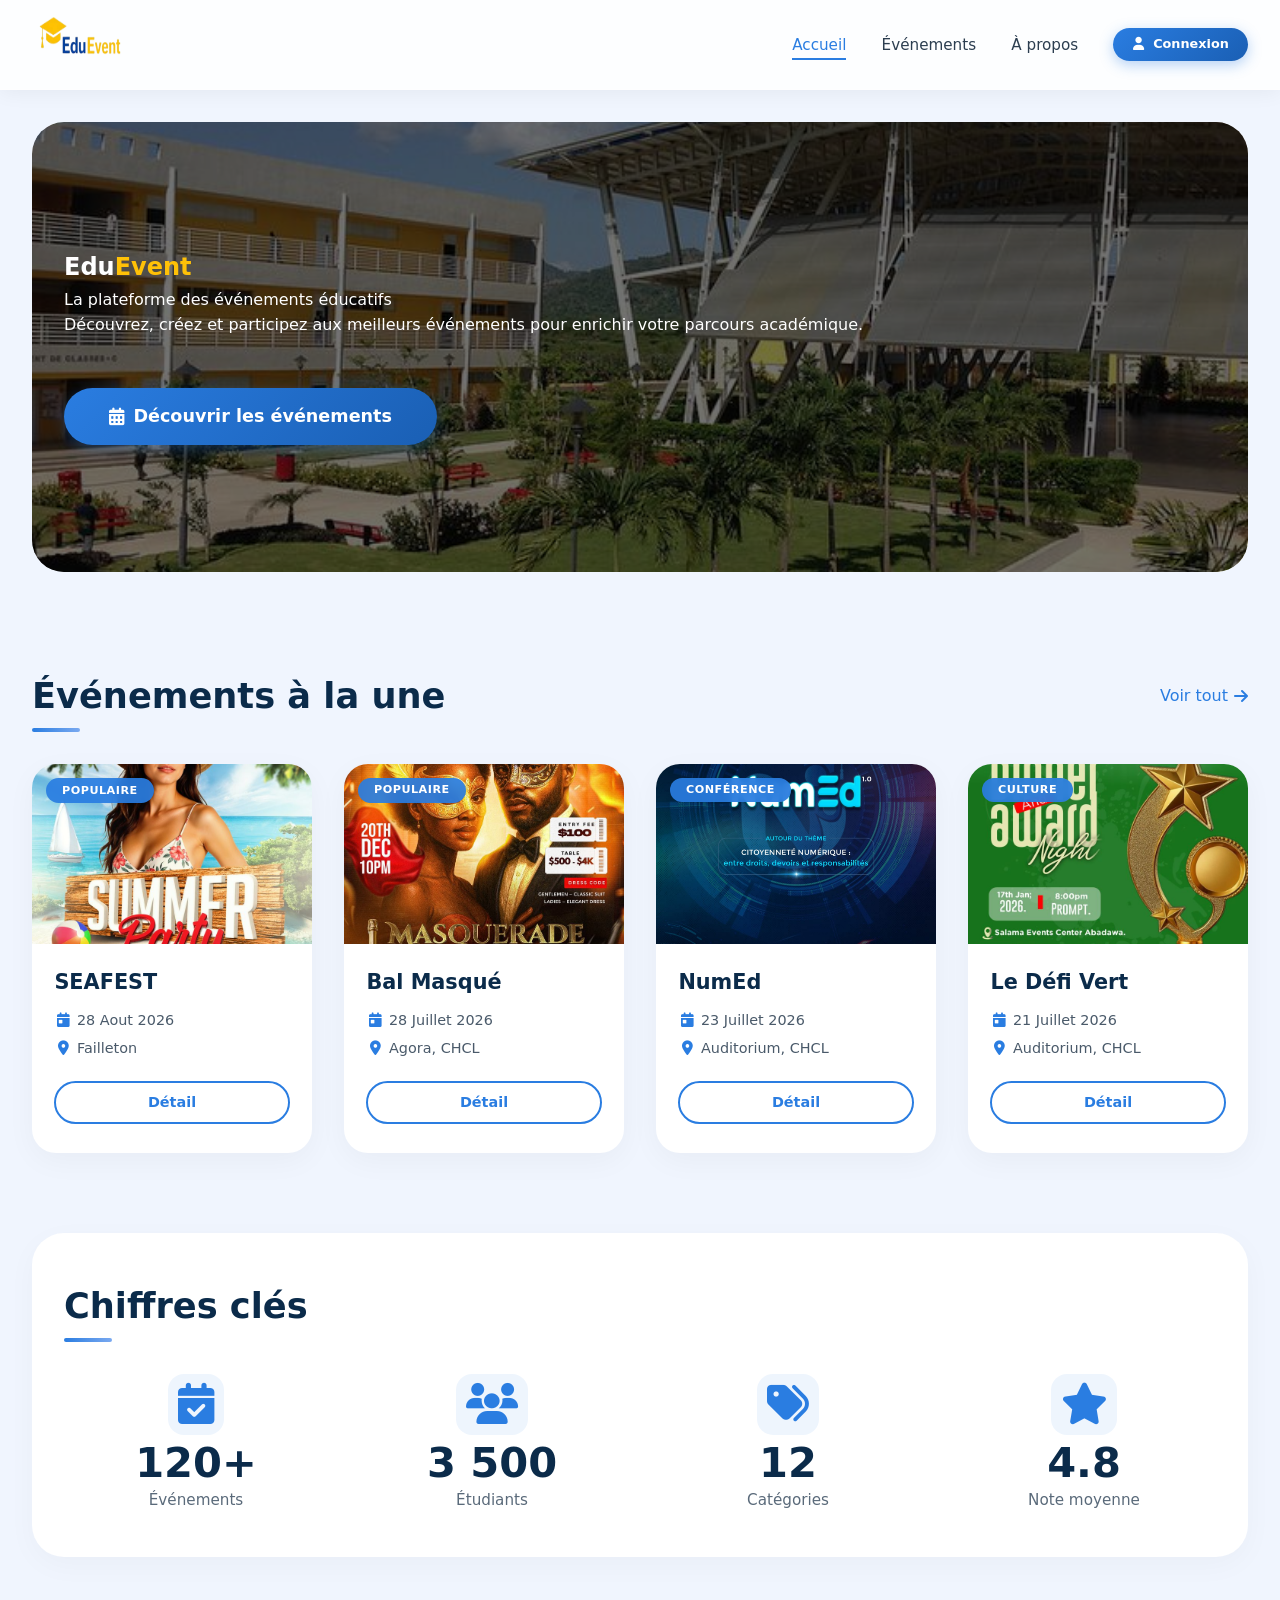
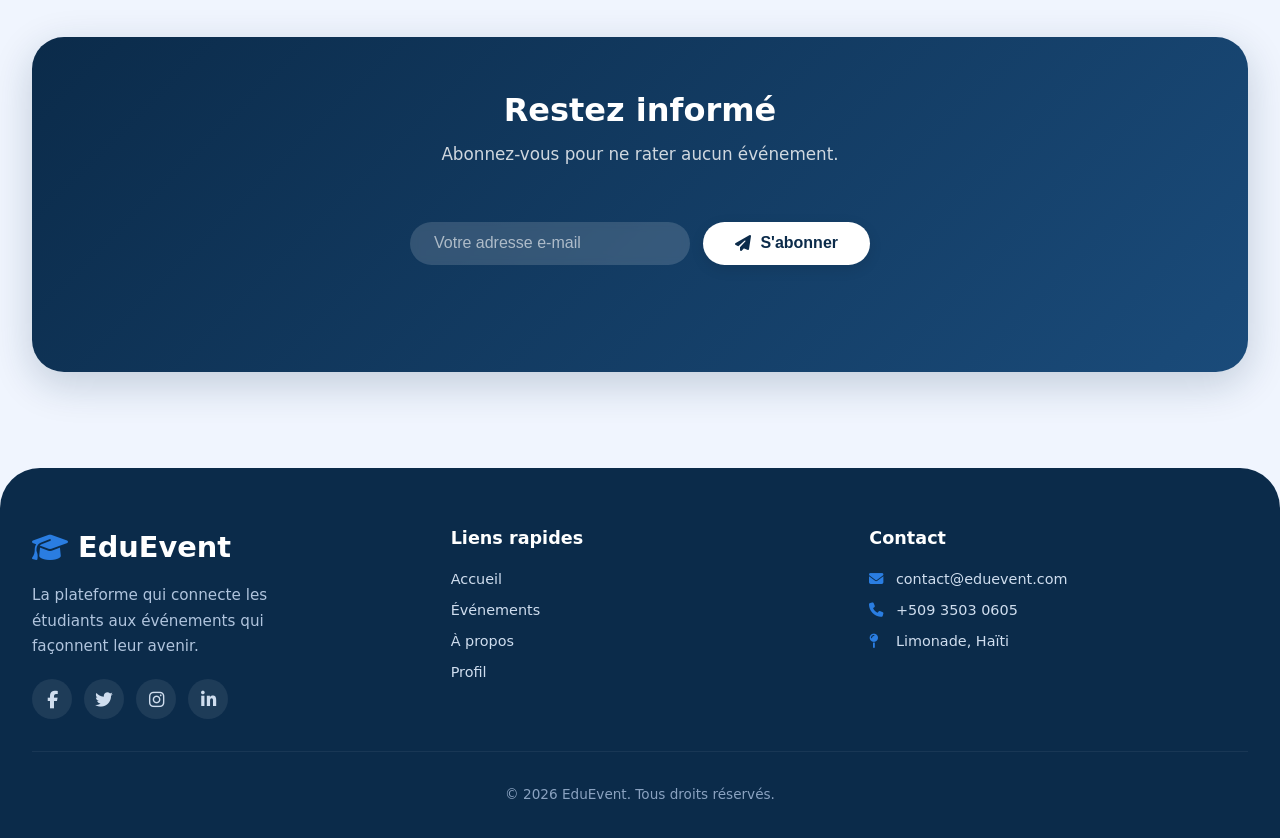
==== commit 19d2af9e: "Mise à jour Projet EduEvent" ====
--- a/index.html
+++ b/index.html
@@ -13,7 +13,7 @@
     <nav class="navbar">
         <div class="logo">
             <a href="index.html">
-                <img class="log" src="images/im.jpg" alt="Logo EduEvent" />
+                <img class="log" src="images/eduevent.png" alt="Logo EduEvent" />
             </a>
         </div>
         <div class="navcontainer">
--- a/css/style.css
+++ b/css/style.css
@@ -79,6 +79,7 @@
 .btn-lg {
 padding: 0.9rem 2.8rem;
 font-size: 1.1rem;
+margin-top:50px;
 }
 
 .navbar {
@@ -1966,6 +1967,7 @@
     .row-inputs {
         flex-direction: column;
         gap: 0;
+        
     }
 
     .profile-header-content {
--- a/css/responsive.css
+++ b/css/responsive.css
@@ -307,7 +307,7 @@
     }
     
     .contact-form {
-        padding: 0;
+        padding: 20px;
     }
     
     .contact-map iframe {
@@ -375,6 +375,7 @@
     
     .contact-form .form-group input,
     .contact-form .form-group textarea {
+        
         font-size: 0.9rem;
         padding: 10px 14px;
     }
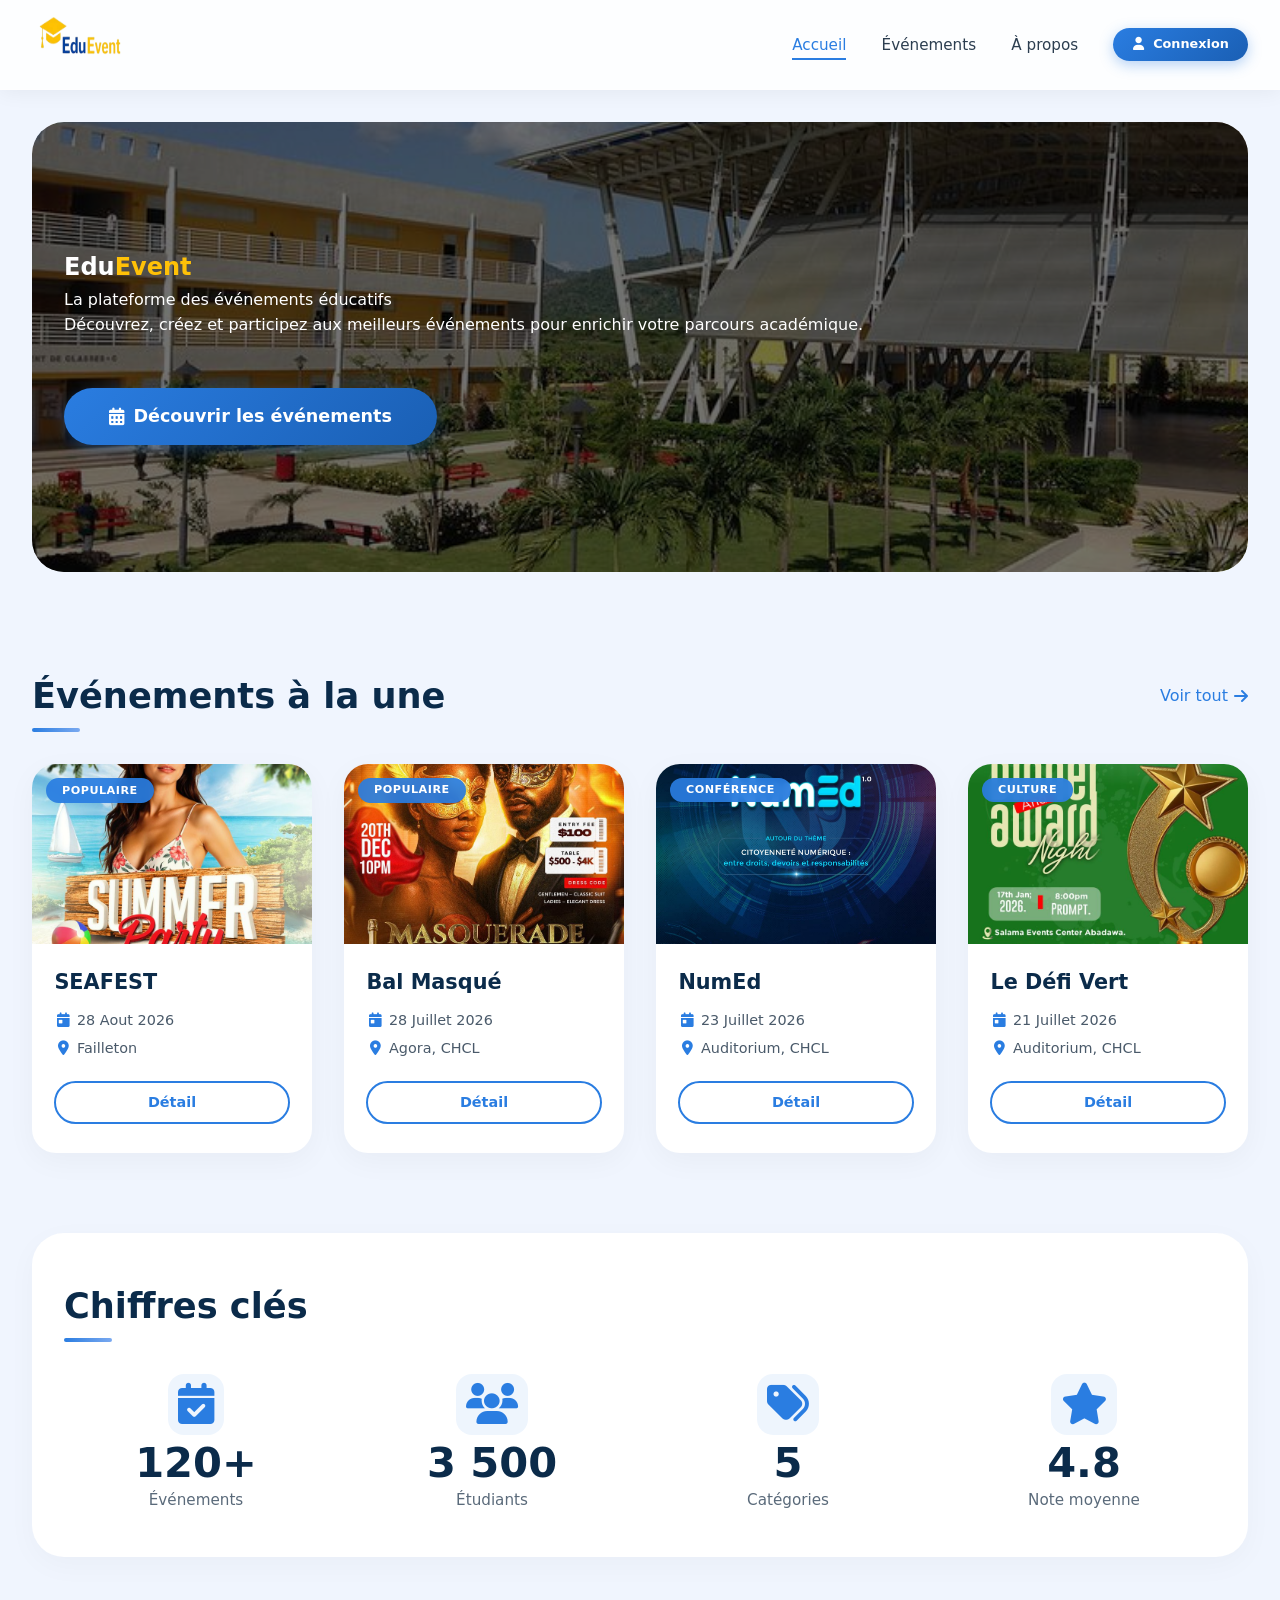
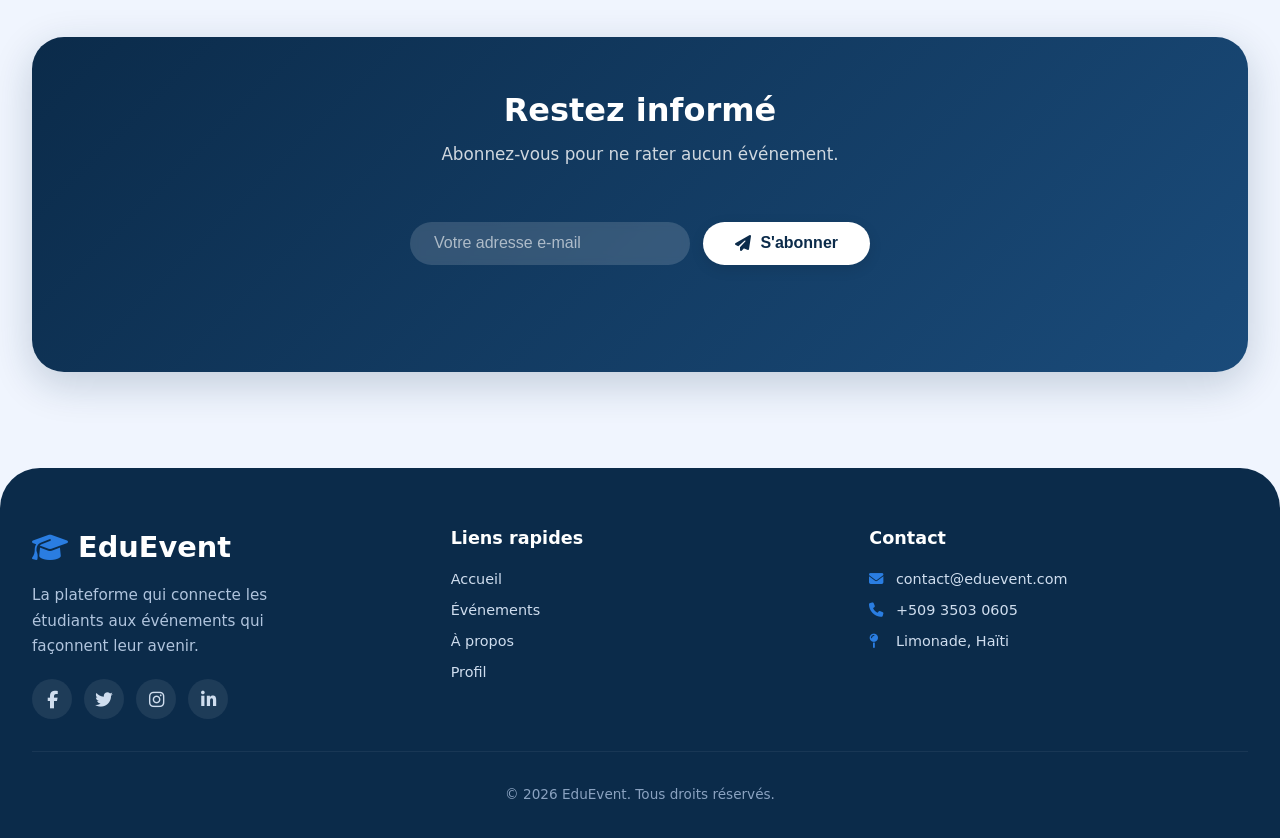
==== commit 81fc5991: "mise à jour" ====
--- a/index.html
+++ b/index.html
@@ -128,7 +128,7 @@
             </div>
             <div class="stat-item">
                 <i class="fas fa-tags"></i>
-                <span class="stat-number">12</span>
+                <span class="stat-number">5</span>
                 <span class="stat-label">Catégories</span>
             </div>
             <div class="stat-item">
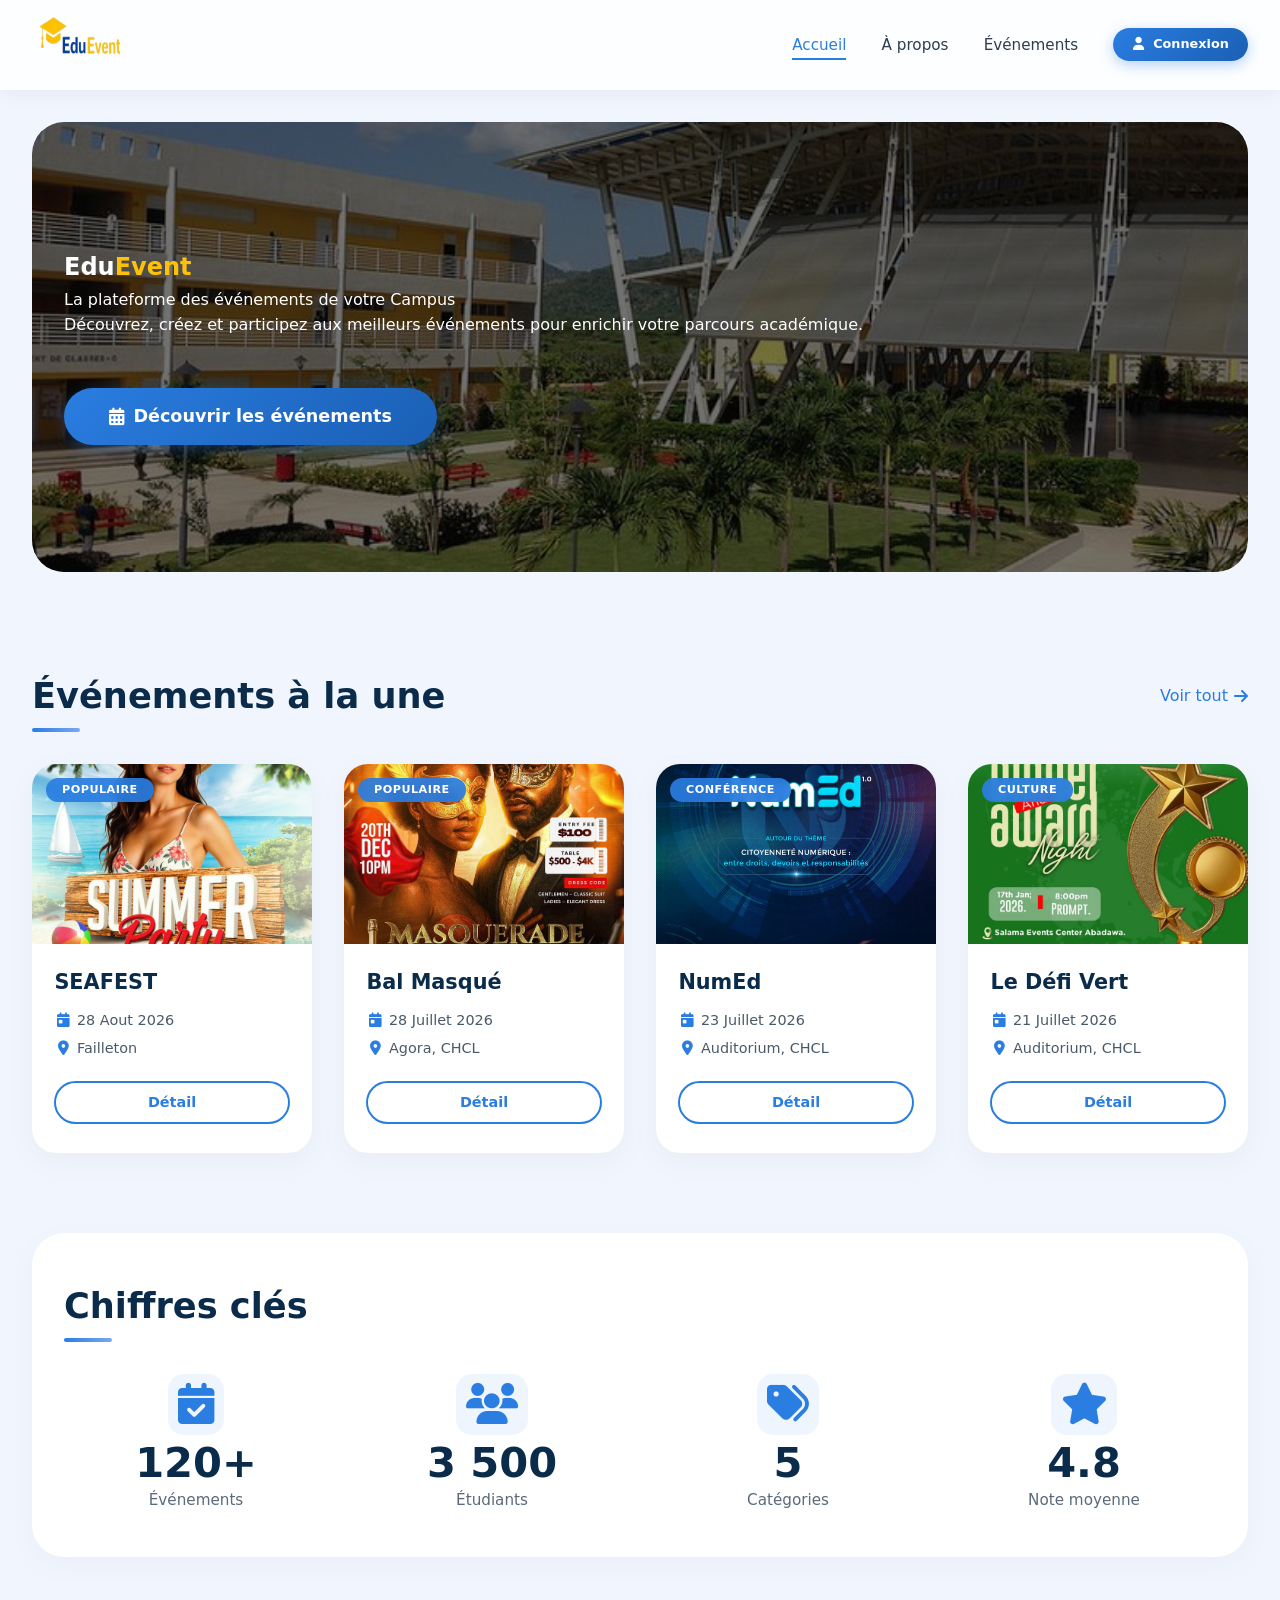
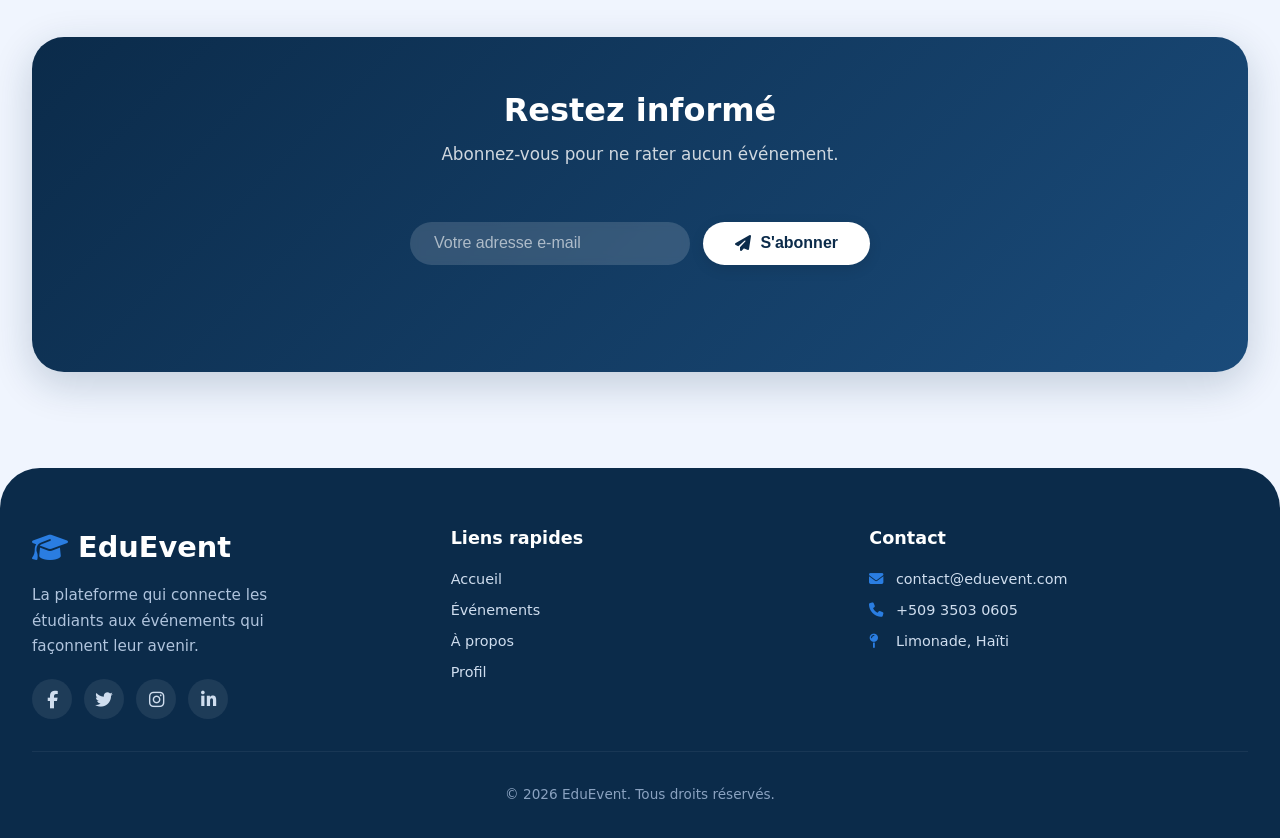
==== commit 7358f413: "mise à jour" ====
--- a/index.html
+++ b/index.html
@@ -19,8 +19,9 @@
         <div class="navcontainer">
             <ul class="nav-links" id="navLinks">
                 <li><a href="index.html" class="active">Accueil</a></li>
+                               <li><a href="a-propos.html">À propos</a></li>
                 <li><a href="evenement.html">Événements</a></li>
-                <li><a href="a-propos.html">À propos</a></li>
+
             </ul>
             <ul class="connexion">
                 <li>
@@ -43,7 +44,7 @@
         <section class="hero" id="accueil">
             <div class="hero-content">
                 <h1>Edu<span class="highlight">Event</span></h1>
-                <p class="hero-sub">La plateforme des événements éducatifs</p>
+                <p class="hero-sub">La plateforme des événements de votre Campus</p>
                 <p class="hero-desc">
                     Découvrez, créez et participez aux meilleurs événements
                     pour enrichir votre parcours académique.
--- a/css/style.css
+++ b/css/style.css
@@ -1565,34 +1565,6 @@
     margin: 0;
 }
 
-
-
-
-
-
-
-
-
-
-
-
-
-
-
-
-
-
-
-
-
-
-
-
-
-
-
-
-
 /* ============================================================
    PROFIL PAGE — STYLES
    ============================================================ */
@@ -1601,7 +1573,8 @@
 .profile-section {
     display: flex;
     justify-content: center;
-    align-items: flex-start;
+    align-items: center;
+    min-height: 85vh;
     padding: 40px 20px;
     width: 100%;
 }
@@ -1958,6 +1931,7 @@
 @media (max-width: 768px) {
     .profile-section {
         padding: 20px 12px;
+        min-height: auto;
     }
 
     form {
@@ -2049,57 +2023,3 @@
         padding: 12px;
     }
 }
-
-
-
-
-
-
-
-
-
-
-
-
-
-
-
-
-
-
-
-
-
-
-
-
-
-
-
-
-
-
-
-
-
-
-
-
-
-
-
-
-
-
-
-
-
-
-
-
-
-
-
-
-
-
